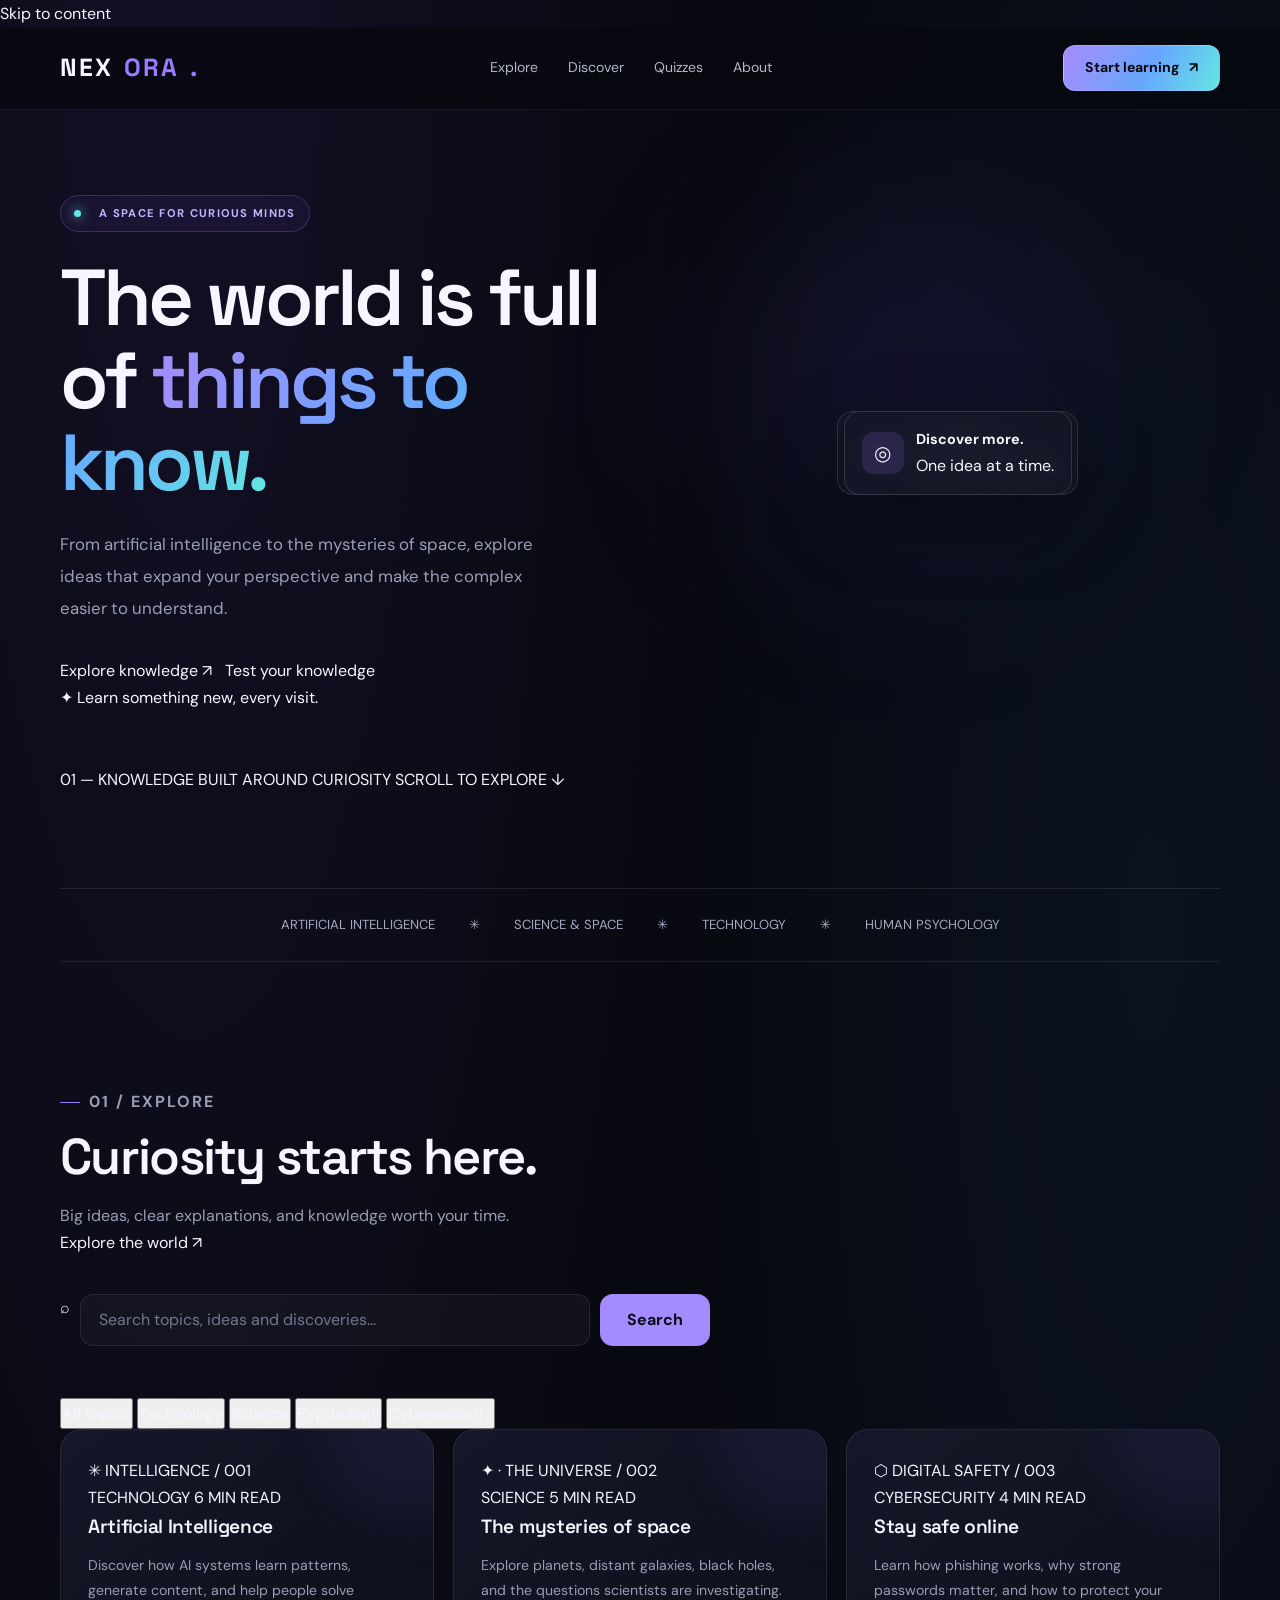
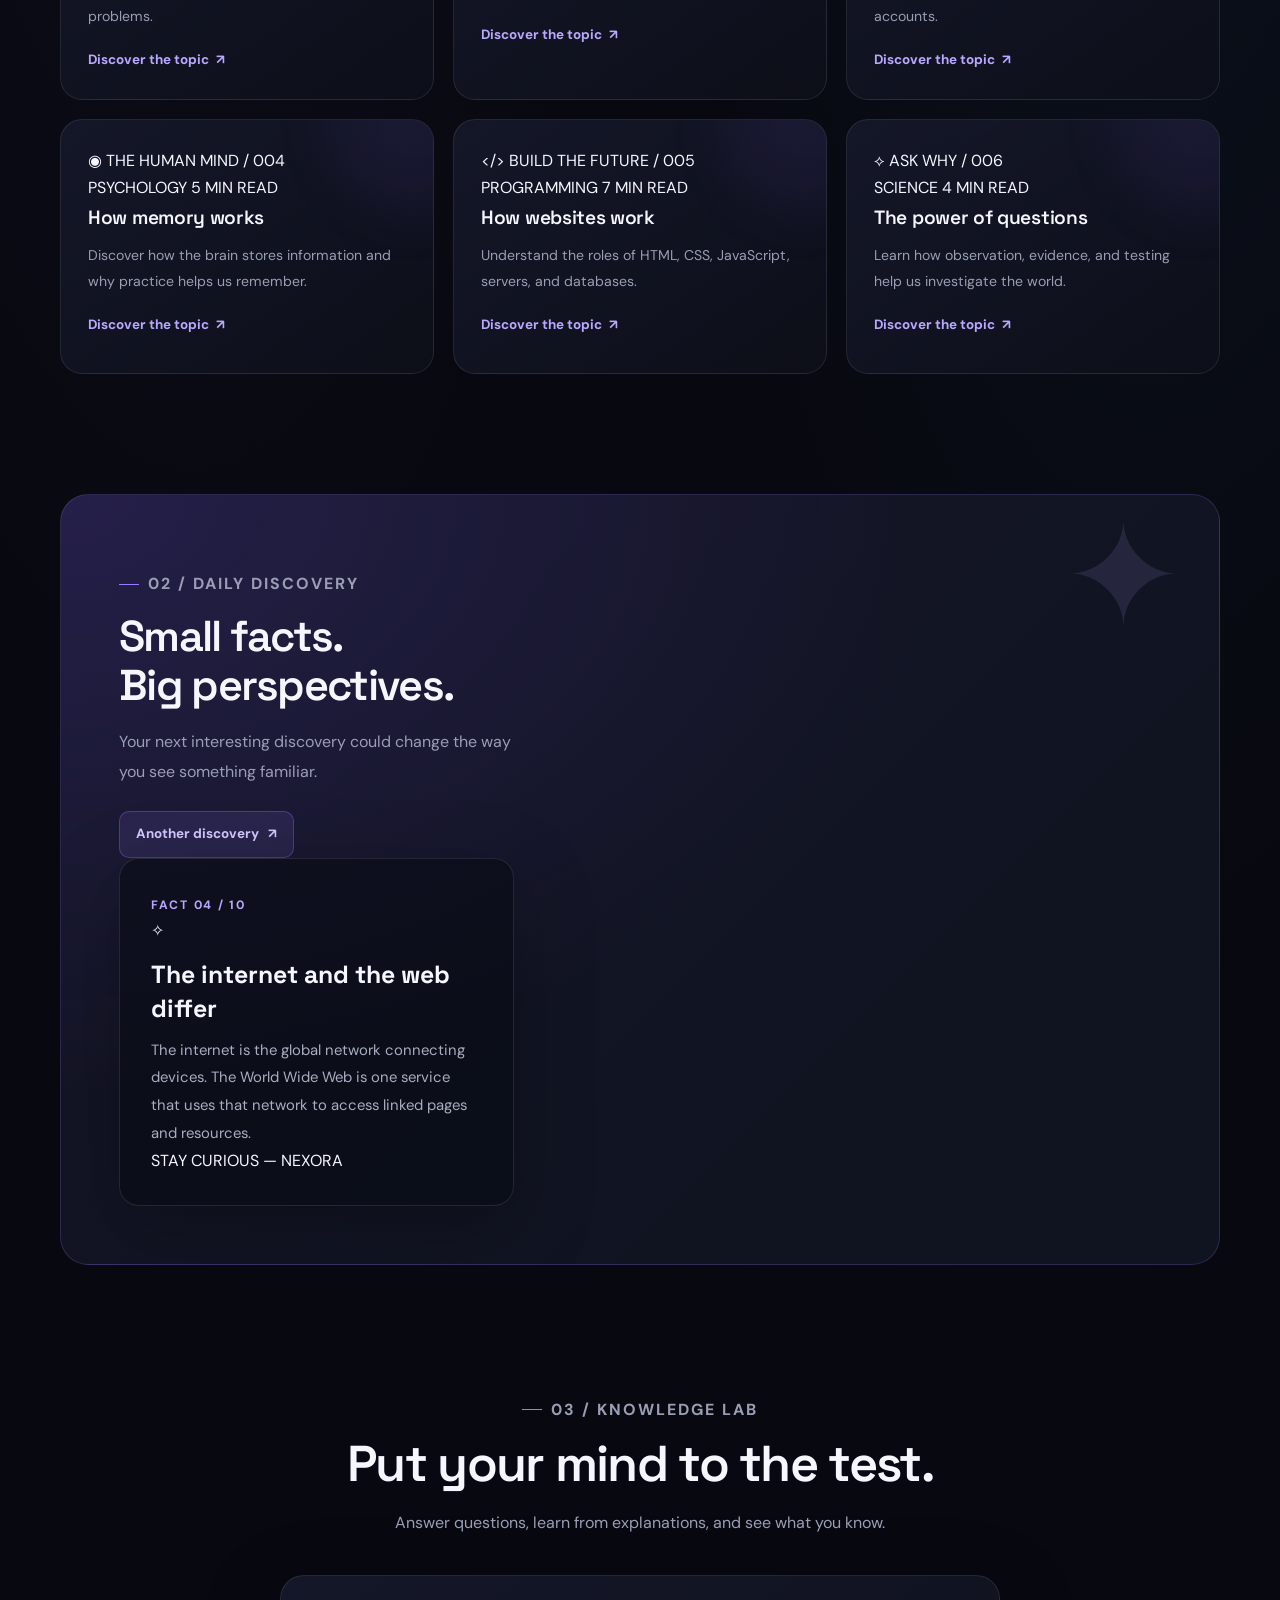
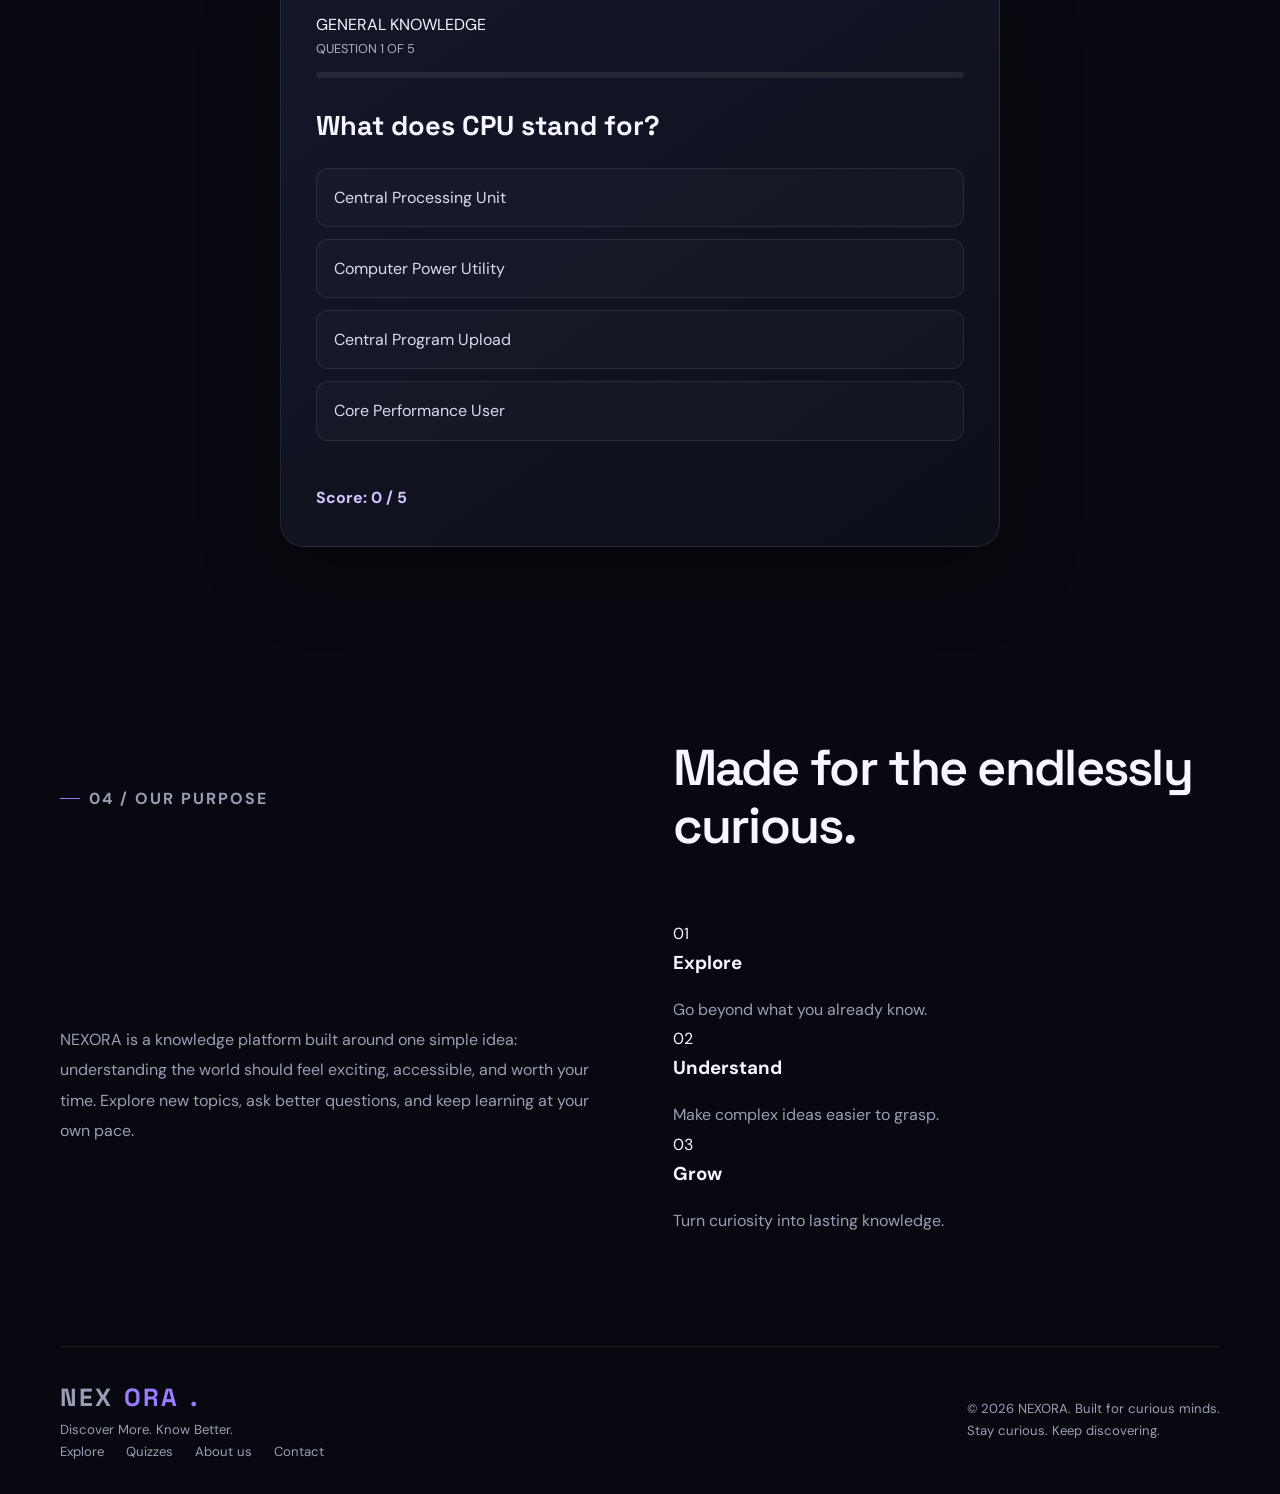
==== index.html @ 9e861403 "Rename nexora.html to index.html" ====
<!DOCTYPE html>
<html lang="en">
<head>
    <meta charset="UTF-8">
    <meta name="viewport" content="width=device-width, initial-scale=1.0">
    <meta name="theme-color" content="#090a12">
    <meta name="description" content="Explore artificial intelligence, science, technology and fascinating ideas with NEXORA. Discover more. Know better.">

    <title>NEXORA — Discover More. Know Better.</title>

    <link rel="stylesheet" href="nexora.css">
    <script src="nexora.js" defer></script>
</head>
<body>

    <a class="skip-link" href="#main">Skip to content</a>

    <header class="site-header">
        <div class="navbar">
            <a class="logo" href="#home" aria-label="NEXORA home">
                NEX<span>ORA</span><span class="logo-dot">.</span>
            </a>

            <nav class="nav-links" aria-label="Main navigation">
                <a href="#explore">Explore</a>
                <a href="#discover">Discover</a>
                <a href="#quizzes">Quizzes</a>
                <a href="#about">About</a>
            </nav>

            <a href="#explore" class="nav-cta">
                Start learning <span aria-hidden="true">↗</span>
            </a>
        </div>
    </header>

    <main id="main">

        <!-- Hero -->
        <section class="hero" id="home">
            <div class="hero-content">
                <div class="status-label">
                    <span class="status-dot"></span>
                    A SPACE FOR CURIOUS MINDS
                </div>

                <h1>
                    The world is full<br>
                    of <span class="gradient-text">things to know.</span>
                </h1>

                <p class="hero-description">
                    From artificial intelligence to the mysteries of space,
                    explore ideas that expand your perspective and make
                    the complex easier to understand.
                </p>

                <div class="hero-actions">
                    <a href="#explore" class="button button-primary">
                        Explore knowledge <span aria-hidden="true">↗</span>
                    </a>

                    <a href="#quizzes" class="button button-secondary">
                        Test your knowledge
                    </a>
                </div>

                <div class="hero-trust">
                    <span>✦</span>
                    Learn something new, every visit.
                </div>
            </div>

            <div class="hero-visual" aria-hidden="true">
                <div class="orbit orbit-one"></div>
                <div class="orbit orbit-two"></div>
                <div class="visual-glow"></div>

                <div class="visual-core">
                    <span class="core-symbol">N</span>
                    <span class="core-caption">KNOWLEDGE / INFINITE</span>
                </div>

                <div class="floating-card floating-card-top">
                    <span class="floating-icon">✦</span>
                    <div>
                        <strong>Think deeper.</strong>
                        <p>Question everything.</p>
                    </div>
                </div>

                <div class="floating-card floating-card-bottom">
                    <span class="floating-icon cyan-icon">◎</span>
                    <div>
                        <strong>Discover more.</strong>
                        <p>One idea at a time.</p>
                    </div>
                </div>
            </div>

            <div class="hero-bottom">
                <span>01 — KNOWLEDGE</span>
                <span>BUILT AROUND CURIOSITY</span>
                <a href="#explore">SCROLL TO EXPLORE ↓</a>
            </div>
        </section>

        <!-- Topic ticker -->
        <div class="topic-strip" aria-label="Topics covered">
            <span>ARTIFICIAL INTELLIGENCE</span>
            <span class="strip-star">✳</span>
            <span>SCIENCE &amp; SPACE</span>
            <span class="strip-star">✳</span>
            <span>TECHNOLOGY</span>
            <span class="strip-star">✳</span>
            <span>HUMAN PSYCHOLOGY</span>
        </div>

        <!-- Explore -->
        <section class="section explore-section" id="explore">
            <div class="section-heading">
                <div>
                    <p class="eyebrow">01 / EXPLORE</p>
                    <h2>Curiosity starts here<span class="heading-dot">.</span></h2>
                    <p class="section-description">
                        Big ideas, clear explanations, and knowledge worth your time.
                    </p>
                </div>

                <a href="#discover" class="text-link">
                    Explore the world <span aria-hidden="true">↗</span>
                </a>
            </div>

            <!-- Search -->
            <form class="search-form" id="searchForm" role="search">
                <label class="search-icon" for="siteSearch" aria-hidden="true">⌕</label>

                <input
                    type="search"
                    id="siteSearch"
                    name="q"
                    placeholder="Search topics, ideas and discoveries..."
                    autocomplete="off"
                    aria-label="Search knowledge topics"
                >

                <button type="submit" class="search-button">Search</button>
            </form>

            <p id="searchStatus" class="search-status" role="status" aria-live="polite"></p>

            <!-- Categories -->
            <div class="category-list" aria-label="Filter topics">
                <button type="button" class="category-chip active"
                        data-category="all" aria-pressed="true">
                    All topics
                </button>

                <button type="button" class="category-chip"
                        data-category="technology" aria-pressed="false">
                    Technology
                </button>

                <button type="button" class="category-chip"
                        data-category="science" aria-pressed="false">
                    Science
                </button>

                <button type="button" class="category-chip"
                        data-category="mind" aria-pressed="false">
                    Psychology
                </button>

                <button type="button" class="category-chip"
                        data-category="security" aria-pressed="false">
                    Cybersecurity
                </button>
            </div>

            <!-- Topic cards -->
            <div class="topic-grid" id="topicGrid">

                <!-- AI CARD: CONNECTED TO ai.html -->
                <article class="topic-card featured-card"
                         data-category="technology"
                         data-search="artificial intelligence ai machine learning technology">

                    <div class="card-art art-ai" aria-hidden="true">
                        <span class="art-orbit"></span>
                        <span class="art-symbol">✳</span>
                        <span class="art-label">INTELLIGENCE / 001</span>
                    </div>

                    <div class="card-content">
                        <div class="card-meta">
                            <span class="card-category">TECHNOLOGY</span>
                            <span>6 MIN READ</span>
                        </div>

                        <h3>Artificial Intelligence</h3>

                        <p>
                            Discover how AI systems learn patterns, generate
                            content, and help people solve problems.
                        </p>

                        <a href="ai.html" class="card-link">
                            Discover the topic <span aria-hidden="true">↗</span>
                        </a>
                    </div>
                </article>

                <!-- SPACE -->
                <article class="topic-card"
                         data-category="science"
                         data-search="space planets universe astronomy science">

                    <div class="card-art art-space" aria-hidden="true">
                        <span class="space-star star-one">✦</span>
                        <span class="space-star star-two">·</span>
                        <span class="planet"></span>
                        <span class="art-label">THE UNIVERSE / 002</span>
                    </div>

                    <div class="card-content">
                        <div class="card-meta">
                            <span class="card-category">SCIENCE</span>
                            <span>5 MIN READ</span>
                        </div>

                        <h3>The mysteries of space</h3>

                        <p>
                            Explore planets, distant galaxies, black holes,
                            and the questions scientists are investigating.
                        </p>

                        <a href="#discover" class="card-link">
                            Discover the topic <span aria-hidden="true">↗</span>
                        </a>
                    </div>
                </article>

                <!-- CYBERSECURITY -->
                <article class="topic-card"
                         data-category="security"
                         data-search="cybersecurity internet privacy phishing password safety">

                    <div class="card-art art-security" aria-hidden="true">
                        <span class="shield-symbol">⬡</span>
                        <span class="art-label">DIGITAL SAFETY / 003</span>
                    </div>

                    <div class="card-content">
                        <div class="card-meta">
                            <span class="card-category">CYBERSECURITY</span>
                            <span>4 MIN READ</span>
                        </div>

                        <h3>Stay safe online</h3>

                        <p>
                            Learn how phishing works, why strong passwords
                            matter, and how to protect your accounts.
                        </p>

                        <a href="#discover" class="card-link">
                            Discover the topic <span aria-hidden="true">↗</span>
                        </a>
                    </div>
                </article>

                <!-- PSYCHOLOGY -->
                <article class="topic-card"
                         data-category="mind"
                         data-search="psychology brain memory learning habits human mind">

                    <div class="card-art art-mind" aria-hidden="true">
                        <span class="mind-symbol">◉</span>
                        <span class="art-label">THE HUMAN MIND / 004</span>
                    </div>

                    <div class="card-content">
                        <div class="card-meta">
                            <span class="card-category">PSYCHOLOGY</span>
                            <span>5 MIN READ</span>
                        </div>

                        <h3>How memory works</h3>

                        <p>
                            Discover how the brain stores information
                            and why practice helps us remember.
                        </p>

                        <a href="#discover" class="card-link">
                            Discover the topic <span aria-hidden="true">↗</span>
                        </a>
                    </div>
                </article>

                <!-- PROGRAMMING -->
                <article class="topic-card"
                         data-category="technology"
                         data-search="programming coding websites software computers">

                    <div class="card-art art-code" aria-hidden="true">
                        <span class="code-symbol">&lt;/&gt;</span>
                        <span class="art-label">BUILD THE FUTURE / 005</span>
                    </div>

                    <div class="card-content">
                        <div class="card-meta">
                            <span class="card-category">PROGRAMMING</span>
                            <span>7 MIN READ</span>
                        </div>

                        <h3>How websites work</h3>

                        <p>
                            Understand the roles of HTML, CSS, JavaScript,
                            servers, and databases.
                        </p>

                        <a href="#discover" class="card-link">
                            Discover the topic <span aria-hidden="true">↗</span>
                        </a>
                    </div>
                </article>

                <!-- SCIENCE -->
                <article class="topic-card"
                         data-category="science"
                         data-search="scientific method experiments evidence critical thinking">

                    <div class="card-art art-science" aria-hidden="true">
                        <span class="science-symbol">⟡</span>
                        <span class="art-label">ASK WHY / 006</span>
                    </div>

                    <div class="card-content">
                        <div class="card-meta">
                            <span class="card-category">SCIENCE</span>
                            <span>4 MIN READ</span>
                        </div>

                        <h3>The power of questions</h3>

                        <p>
                            Learn how observation, evidence, and testing
                            help us investigate the world.
                        </p>

                        <a href="#discover" class="card-link">
                            Discover the topic <span aria-hidden="true">↗</span>
                        </a>
                    </div>
                </article>

            </div>

            <p id="emptyState" class="empty-state" hidden>
                No matching topics found. Try another search.
            </p>
        </section>

        <!-- Daily Discovery -->
        <section class="section discovery-section" id="discover">
            <div class="discovery-panel">
                <div class="discovery-copy">
                    <p class="eyebrow">02 / DAILY DISCOVERY</p>

                    <h2>Small facts.<br><span>Big perspectives.</span></h2>

                    <p>
                        Your next interesting discovery could change
                        the way you see something familiar.
                    </p>

                    <button type="button" class="button button-primary" id="newFactButton">
                        Another discovery <span aria-hidden="true">↗</span>
                    </button>
                </div>

                <article class="fact-card" aria-live="polite">
                    <span class="fact-number" id="factNumber">DISCOVERY / 001</span>
                    <div class="fact-icon" aria-hidden="true">✧</div>

                    <h3 id="factTitle">Your brain adapts as you learn.</h3>

                    <p id="factText">
                        Learning can strengthen connections between neurons.
                        This ability of the nervous system to change is known
                        as neuroplasticity.
                    </p>

                    <span class="fact-footer">STAY CURIOUS — NEXORA</span>
                </article>
            </div>
        </section>

        <!-- Quiz -->
        <section class="section quiz-section" id="quizzes">
            <div class="section-heading">
                <div>
                    <p class="eyebrow">03 / KNOWLEDGE LAB</p>
                    <h2>Put your mind to the test<span class="heading-dot">.</span></h2>
                    <p class="section-description">
                        Answer questions, learn from explanations, and
                        see what you know.
                    </p>
                </div>
            </div>

            <div class="quiz-panel" id="quizContainer">
                <div class="quiz-topline">
                    <span class="card-category">GENERAL KNOWLEDGE</span>
                    <span id="quizProgress">QUESTION 1 OF 5</span>
                </div>

                <div class="quiz-progress-track"
                     role="progressbar"
                     aria-label="Quiz progress"
                     aria-valuemin="0"
                     aria-valuemax="5"
                     aria-valuenow="0"
                     id="quizProgressBar">
                    <div class="quiz-progress-fill" id="quizProgressFill"></div>
                </div>

                <h3 id="quizQuestion">Loading your first question...</h3>

                <div class="quiz-answers" id="quizAnswers"></div>

                <p id="quizFeedback" class="quiz-feedback"
                   role="status" aria-live="polite"></p>

                <div class="quiz-controls">
                    <span id="quizScore">SCORE: 0</span>

                    <button type="button" class="button button-primary"
                            id="quizNext" disabled>
                        Choose an answer
                    </button>
                </div>
            </div>
        </section>

        <!-- About -->
        <section class="section about-section" id="about">
            <p class="eyebrow">04 / OUR PURPOSE</p>

            <h2>Made for the endlessly curious<span class="heading-dot">.</span></h2>

            <p class="about-description">
                NEXORA is a knowledge platform built around one simple idea:
                understanding the world should feel exciting, accessible,
                and worth your time. Explore new topics, ask better questions,
                and keep learning at your own pace.
            </p>

            <div class="about-values">
                <div>
                    <span>01</span>
                    <h3>Explore</h3>
                    <p>Go beyond what you already know.</p>
                </div>

                <div>
                    <span>02</span>
                    <h3>Understand</h3>
                    <p>Make complex ideas easier to grasp.</p>
                </div>

                <div>
                    <span>03</span>
                    <h3>Grow</h3>
                    <p>Turn curiosity into lasting knowledge.</p>
                </div>
            </div>
        </section>

    </main>

    <!-- Footer -->
    <footer class="site-footer">
        <div class="footer-main">
            <div class="footer-brand">
                <a class="logo" href="#home">
                    NEX<span>ORA</span><span class="logo-dot">.</span>
                </a>

                <p>Discover More. Know Better.</p>
            </div>

            <div class="footer-links">
                <a href="#explore">Explore</a>
                <a href="#quizzes">Quizzes</a>
                <a href="#about">About us</a>
                <a href="mailto:hello@nexora.example">Contact</a>
            </div>
        </div>

        <div class="footer-bottom">
            <p>© <span id="currentYear">2026</span> NEXORA. Built for curious minds.</p>
            <p>Stay curious. Keep discovering.</p>
        </div>
    </footer>

</body>
</html>
---- nexora.css ----
/* =========================================
   NEXORA — Premium Knowledge Platform
   Complete Responsive Stylesheet
========================================= */

@import url('https://fonts.googleapis.com/css2?family=DM+Sans:wght@400;500;600;700&family=Space+Grotesk:wght@400;500;600;700&display=swap');

:root {
  --bg: #080910;
  --bg-soft: #0e101b;
  --surface: #111421;
  --surface-light: #171a2a;
  --text: #f5f6ff;
  --muted: #9a9eb5;
  --purple: #9b7bff;
  --blue: #63a8ff;
  --cyan: #66e7e8;
  --border: rgba(255, 255, 255, 0.09);
  --gradient: linear-gradient(120deg, #a78bfa, #67a7ff 55%, #64e7e2);
  --radius: 22px;
  --container: 1160px;
  --shadow: 0 24px 80px rgba(0, 0, 0, 0.25);
}

* {
  box-sizing: border-box;
  margin: 0;
  padding: 0;
}

html {
  scroll-behavior: smooth;
  scroll-padding-top: 100px;
}

body {
  min-height: 100vh;
  background:
    radial-gradient(ellipse at 15% 0%, rgba(91, 60, 180, 0.12), transparent 35%),
    radial-gradient(ellipse at 90% 20%, rgba(36, 112, 180, 0.09), transparent 30%),
    var(--bg);
  color: var(--text);
  font-family: "DM Sans", sans-serif;
  line-height: 1.7;
  overflow-x: hidden;
  -webkit-font-smoothing: antialiased;
}

body::before {
  content: "";
  position: fixed;
  inset: 0;
  z-index: -1;
  pointer-events: none;
  opacity: 0.15;
  background-image: radial-gradient(rgba(255,255,255,.17) 0.7px, transparent 0.7px);
  background-size: 26px 26px;
}

::selection {
  background: rgba(155, 123, 255, 0.4);
  color: white;
}

a {
  color: inherit;
  text-decoration: none;
}

button,
input {
  font: inherit;
}

button {
  color: inherit;
}

button:focus-visible,
a:focus-visible,
input:focus-visible {
  outline: 2px solid var(--cyan);
  outline-offset: 4px;
}

img {
  display: block;
  max-width: 100%;
}

.container,
.navbar,
.hero,
.topic-strip,
.section,
.discovery-section,
.quiz-section,
.about-section,
.site-footer {
  width: min(var(--container), calc(100% - 48px));
  margin-inline: auto;
}

section {
  scroll-margin-top: 100px;
}

.section {
  padding-block: 100px;
}

.section-heading {
  max-width: 680px;
  margin-bottom: 38px;
}

.section-heading h2,
.discovery-section h2,
.quiz-section h2,
.about-section h2 {
  margin-top: 12px;
  font-family: "Space Grotesk", sans-serif;
  font-size: clamp(2rem, 4vw, 3.15rem);
  font-weight: 600;
  line-height: 1.15;
  letter-spacing: -1.7px;
}

.section-heading p,
.discovery-section p,
.about-section p {
  margin-top: 16px;
  color: var(--muted);
  font-size: 1rem;
}

.eyebrow,
.status-label {
  display: inline-flex;
  align-items: center;
  gap: 9px;
  color: #c4b4ff;
  font-size: 0.75rem;
  font-weight: 700;
  letter-spacing: 2px;
  text-transform: uppercase;
}

.eyebrow::before {
  content: "";
  width: 20px;
  height: 1px;
  background: var(--purple);
}

/* HEADER */

.site-header {
  position: sticky;
  top: 0;
  z-index: 100;
  border-bottom: 1px solid rgba(255,255,255,.06);
  background: rgba(8, 9, 16, .82);
  backdrop-filter: blur(22px);
  -webkit-backdrop-filter: blur(22px);
}

.navbar {
  min-height: 82px;
  display: flex;
  align-items: center;
  justify-content: space-between;
  gap: 28px;
}

.logo {
  display: inline-flex;
  align-items: center;
  gap: 11px;
  font-family: "Space Grotesk", sans-serif;
  font-size: 1.55rem;
  font-weight: 700;
  letter-spacing: 2px;
  white-space: nowrap;
}

.logo span {
  color: var(--purple);
}

.nav-links {
  display: flex;
  align-items: center;
  gap: 30px;
  list-style: none;
}

.nav-links a {
  color: #b4b7c9;
  font-size: 0.88rem;
  transition: color .2s ease;
}

.nav-links a:hover {
  color: white;
}

.nav-cta,
.primary-button {
  display: inline-flex;
  align-items: center;
  justify-content: center;
  gap: 10px;
  min-height: 46px;
  padding: 0 21px;
  border: 1px solid rgba(255,255,255,.15);
  border-radius: 12px;
  background: var(--gradient);
  color: #080910;
  font-size: 0.88rem;
  font-weight: 700;
  transition: transform .25s ease, box-shadow .25s ease;
}

.nav-cta:hover,
.primary-button:hover {
  transform: translateY(-3px);
  box-shadow: 0 10px 32px rgba(131, 116, 255, .24);
}

/* HERO */

.hero {
  position: relative;
  min-height: 620px;
  display: grid;
  grid-template-columns: 1.05fr .95fr;
  align-items: center;
  gap: 55px;
  padding-block: 85px 95px;
}

.hero::before {
  content: "";
  position: absolute;
  top: 13%;
  right: 12%;
  width: 340px;
  height: 340px;
  border-radius: 50%;
  background: rgba(119, 84, 255, .11);
  filter: blur(100px);
  pointer-events: none;
}

.hero-content {
  position: relative;
  z-index: 2;
}

.status-label {
  padding: 8px 13px;
  border: 1px solid rgba(167,139,250,.23);
  border-radius: 50px;
  background: rgba(139,92,246,.08);
  font-size: 0.7rem;
  letter-spacing: 1.3px;
}

.status-label::before {
  content: "";
  width: 7px;
  height: 7px;
  border-radius: 50%;
  background: var(--cyan);
  box-shadow: 0 0 12px var(--cyan);
}

.hero h1 {
  max-width: 650px;
  margin-top: 25px;
  font-family: "Space Grotesk", sans-serif;
  font-size: clamp(3rem, 6.2vw, 5.25rem);
  font-weight: 600;
  line-height: 1.04;
  letter-spacing: -4px;
}

.gradient-text {
  background: var(--gradient);
  -webkit-background-clip: text;
  background-clip: text;
  color: transparent;
}

.hero-content > p {
  max-width: 510px;
  margin-top: 24px;
  color: var(--muted);
  font-size: 1.05rem;
  line-height: 1.9;
}

.hero-actions {
  display: flex;
  flex-wrap: wrap;
  gap: 13px;
  margin-top: 32px;
}

.secondary-button {
  display: inline-flex;
  align-items: center;
  justify-content: center;
  min-height: 46px;
  padding: 0 21px;
  border: 1px solid var(--border);
  border-radius: 12px;
  background: rgba(255,255,255,.035);
  color: #e5e6f2;
  font-size: .88rem;
  font-weight: 600;
  transition: background .2s ease, border-color .2s ease;
}

.secondary-button:hover {
  background: rgba(255,255,255,.08);
  border-color: rgba(167,139,250,.45);
}

/* HERO VISUAL */

.hero-visual {
  position: relative;
  min-height: 420px;
  display: flex;
  align-items: center;
  justify-content: center;
  isolation: isolate;
}

.hero-orb {
  position: absolute;
  width: min(330px, 80%);
  aspect-ratio: 1;
  border-radius: 50%;
  background:
    radial-gradient(circle at 35% 30%, rgba(190,173,255,.95), transparent 8%),
    radial-gradient(circle at 40% 35%, rgba(124,94,255,.8), transparent 25%),
    radial-gradient(circle at 65% 65%, rgba(52,153,244,.75), transparent 35%),
    radial-gradient(circle at center, #20194c, #0e1023 65%);
  box-shadow:
    inset -20px -25px 65px rgba(0,0,0,.65),
    0 0 100px rgba(105,88,255,.16);
  animation: orb-float 7s ease-in-out infinite;
}

.hero-orb::before,
.hero-orb::after {
  content: "";
  position: absolute;
  inset: -17px;
  border: 1px solid rgba(169,150,255,.25);
  border-radius: 50%;
  transform: rotateX(65deg) rotate(-20deg);
}

.hero-orb::after {
  inset: -36px;
  border-color: rgba(94,176,255,.18);
  transform: rotateX(65deg) rotate(35deg);
}

.floating-card {
  position: absolute;
  z-index: 2;
  display: flex;
  align-items: center;
  gap: 12px;
  padding: 15px 17px;
  border: 1px solid rgba(255,255,255,.13);
  border-radius: 16px;
  background: rgba(20, 22, 39, .82);
  box-shadow: var(--shadow);
  backdrop-filter: blur(16px);
  animation: card-float 5s ease-in-out infinite;
}

.floating-card strong {
  display: block;
  font-size: .9rem;
}

.floating-card small {
  display: block;
  color: var(--muted);
  font-size: .73rem;
}

.floating-icon {
  display: grid;
  width: 42px;
  height: 42px;
  place-items: center;
  border-radius: 12px;
  background: rgba(155,123,255,.15);
  font-size: 1.25rem;
}

.card-one {
  top: 48px;
  left: 0;
}

.card-two {
  right: -3px;
  bottom: 75px;
  animation-delay: -2s;
}

.card-three {
  right: 15px;
  top: 38px;
  padding: 11px 14px;
  animation-delay: -1s;
}

@keyframes orb-float {
  0%, 100% { transform: translateY(0) rotate(0deg); }
  50% { transform: translateY(-12px) rotate(5deg); }
}

@keyframes card-float {
  0%, 100% { transform: translateY(0); }
  50% { transform: translateY(-9px); }
}

/* TOPIC STRIP */

.topic-strip {
  display: flex;
  flex-wrap: wrap;
  align-items: center;
  justify-content: center;
  gap: 15px 34px;
  padding: 25px 20px;
  border-block: 1px solid var(--border);
  color: #a5a9bd;
  font-size: .82rem;
}

.topic-strip span {
  display: inline-flex;
  align-items: center;
  gap: 9px;
}

.topic-strip span::first-letter {
  color: var(--purple);
}

/* EXPLORE SECTION */

.explore-section {
  padding-top: 110px;
}

.search-form {
  display: flex;
  gap: 10px;
  max-width: 650px;
  margin-bottom: 24px;
}

.search-form input {
  width: 100%;
  min-width: 0;
  min-height: 52px;
  padding: 0 18px;
  border: 1px solid var(--border);
  border-radius: 13px;
  background: rgba(255,255,255,.035);
  color: var(--text);
  outline: none;
  transition: border-color .2s ease, background .2s ease;
}

.search-form input::placeholder {
  color: #73788f;
}

.search-form input:focus {
  border-color: rgba(155,123,255,.7);
  background: rgba(255,255,255,.055);
}

.search-form button {
  flex-shrink: 0;
  min-width: 110px;
  padding-inline: 20px;
  border: 0;
  border-radius: 13px;
  background: #a48bff;
  color: #0b0b13;
  font-weight: 700;
  cursor: pointer;
  transition: background .2s ease, transform .2s ease;
}

.search-form button:hover {
  background: #b8a5ff;
  transform: translateY(-2px);
}

.search-status {
  min-height: 25px;
  margin: -12px 0 15px;
  color: var(--muted);
  font-size: .85rem;
}

.category-filters {
  display: flex;
  flex-wrap: wrap;
  gap: 10px;
  margin-bottom: 32px;
}

.category-filters button,
.category-filters [data-category] {
  padding: 9px 16px;
  border: 1px solid var(--border);
  border-radius: 50px;
  background: transparent;
  color: #a9aec2;
  font-size: .82rem;
  cursor: pointer;
  transition: color .2s ease, background .2s ease, border-color .2s ease;
}

.category-filters button:hover,
.category-filters button.active,
.category-filters button[aria-pressed="true"] {
  border-color: rgba(155,123,255,.55);
  background: rgba(155,123,255,.12);
  color: #d6caff;
}

.topic-grid {
  display: grid;
  grid-template-columns: repeat(3, minmax(0, 1fr));
  gap: 19px;
}

.topic-card {
  position: relative;
  display: flex;
  min-height: 255px;
  flex-direction: column;
  align-items: flex-start;
  padding: 27px;
  overflow: hidden;
  border: 1px solid var(--border);
  border-radius: var(--radius);
  background: linear-gradient(145deg, rgba(22,25,43,.92), rgba(13,15,25,.95));
  transition: transform .25s ease, border-color .25s ease, box-shadow .25s ease;
}

.topic-card::before {
  content: "";
  position: absolute;
  top: -80px;
  right: -70px;
  width: 170px;
  height: 170px;
  border-radius: 50%;
  background: rgba(126,99,255,.08);
  filter: blur(30px);
  transition: background .25s ease;
}

.topic-card:hover {
  transform: translateY(-6px);
  border-color: rgba(155,123,255,.35);
  box-shadow: 0 20px 55px rgba(0,0,0,.2);
}

.topic-card:hover::before {
  background: rgba(126,99,255,.17);
}

.topic-card > * {
  position: relative;
}

.topic-icon,
.topic-card .card-icon {
  display: grid;
  width: 51px;
  height: 51px;
  place-items: center;
  margin-bottom: 21px;
  border: 1px solid rgba(155,123,255,.17);
  border-radius: 15px;
  background: rgba(155,123,255,.1);
  font-size: 1.5rem;
}

.topic-card h3 {
  margin-bottom: 9px;
  font-family: "Space Grotesk", sans-serif;
  font-size: 1.2rem;
  font-weight: 600;
  letter-spacing: -.3px;
}

.topic-card p {
  color: var(--muted);
  font-size: .88rem;
  line-height: 1.8;
}

.topic-card a,
.topic-card .card-link {
  display: inline-flex;
  align-items: center;
  gap: 7px;
  margin-top: auto;
  padding-top: 20px;
  color: #b9a8ff;
  font-size: .84rem;
  font-weight: 700;
}

.topic-card a:hover,
.topic-card .card-link:hover {
  color: white;
}

.empty-state {
  padding: 35px 20px;
  color: var(--muted);
  text-align: center;
}

/* DISCOVERY / DAILY FACT */

.discovery-section {
  position: relative;
  display: grid;
  grid-template-columns: .8fr 1.2fr;
  align-items: center;
  gap: 55px;
  margin-top: 20px;
  padding: 58px;
  overflow: hidden;
  border: 1px solid rgba(155,123,255,.2);
  border-radius: 28px;
  background:
    radial-gradient(ellipse at 0% 0%, rgba(119,83,255,.16), transparent 55%),
    linear-gradient(135deg, #151527, #101421 75%);
}

.discovery-section::after {
  content: "✦";
  position: absolute;
  right: 35px;
  top: 10px;
  color: rgba(180,159,255,.13);
  font-size: 9rem;
  line-height: 1;
  pointer-events: none;
}

.discovery-section h2 {
  font-size: clamp(2rem, 4vw, 2.7rem);
}

.discovery-section p {
  line-height: 1.9;
}

.fact-card {
  position: relative;
  z-index: 1;
  padding: 31px;
  border: 1px solid rgba(255,255,255,.1);
  border-radius: 20px;
  background: rgba(8,10,19,.6);
  box-shadow: var(--shadow);
}

.fact-number,
#factNumber {
  color: #b9a7ff;
  font-size: .76rem;
  font-weight: 700;
  letter-spacing: 1.7px;
  text-transform: uppercase;
}

.fact-card h3,
#factTitle {
  margin-top: 14px;
  font-family: "Space Grotesk", sans-serif;
  font-size: 1.55rem;
  line-height: 1.35;
}

.fact-card p,
#factText {
  margin-top: 12px;
  color: #a8adc1;
  font-size: .93rem;
  line-height: 1.85;
}

#newFactButton,
.new-fact-button {
  display: inline-flex;
  align-items: center;
  gap: 9px;
  margin-top: 23px;
  padding: 11px 16px;
  border: 1px solid rgba(155,123,255,.3);
  border-radius: 10px;
  background: rgba(155,123,255,.12);
  color: #d3c7ff;
  font-size: .84rem;
  font-weight: 700;
  cursor: pointer;
  transition: background .2s ease;
}

#newFactButton:hover,
.new-fact-button:hover {
  background: rgba(155,123,255,.22);
}

/* QUIZ */

.quiz-section {
  padding-block: 115px;
  text-align: center;
}

.quiz-section .section-heading {
  margin-inline: auto;
}

.quiz-container,
#quizContainer {
  max-width: 720px;
  margin: 0 auto;
  padding: 35px;
  border: 1px solid var(--border);
  border-radius: 24px;
  background: linear-gradient(145deg, rgba(22,25,43,.92), rgba(13,15,25,.97));
  text-align: left;
  box-shadow: var(--shadow);
}

.quiz-progress,
#quizProgress {
  display: flex;
  align-items: center;
  justify-content: space-between;
  gap: 15px;
  margin-bottom: 13px;
  color: #a9aec3;
  font-size: .8rem;
}

.quiz-progress-bar,
#quizProgressBar {
  height: 6px;
  overflow: hidden;
  border-radius: 20px;
  background: rgba(255,255,255,.08);
}

.quiz-progress-fill,
#quizProgressFill {
  width: 0;
  height: 100%;
  border-radius: inherit;
  background: var(--gradient);
  transition: width .35s ease;
}

.quiz-question,
#quizQuestion {
  margin-block: 28px 22px;
  font-family: "Space Grotesk", sans-serif;
  font-size: clamp(1.25rem, 3vw, 1.7rem);
  line-height: 1.45;
}

.quiz-answers,
#quizAnswers {
  display: grid;
  gap: 12px;
}

.quiz-answers button,
#quizAnswers button,
#quizAnswers label {
  width: 100%;
  padding: 15px 17px;
  border: 1px solid var(--border);
  border-radius: 12px;
  background: rgba(255,255,255,.025);
  color: #d9dced;
  text-align: left;
  cursor: pointer;
  transition: background .2s ease, border-color .2s ease;
}

.quiz-answers button:hover,
#quizAnswers button:hover {
  border-color: rgba(155,123,255,.5);
  background: rgba(155,123,255,.08);
}

.quiz-answers button.correct,
#quizAnswers button.correct {
  border-color: #4dc99a;
  background: rgba(77,201,154,.1);
}

.quiz-answers button.incorrect,
#quizAnswers button.incorrect {
  border-color: #ff818d;
  background: rgba(255,129,141,.1);
}

.quiz-feedback,
#quizFeedback {
  min-height: 28px;
  margin-top: 15px;
  color: var(--muted);
  font-size: .9rem;
}

.quiz-score,
#quizScore {
  margin-top: 10px;
  color: #d1c4ff;
  font-weight: 700;
}

.quiz-next,
#quizNext {
  display: inline-flex;
  align-items: center;
  justify-content: center;
  margin-top: 22px;
  padding: 12px 21px;
  border: none;
  border-radius: 11px;
  background: var(--gradient);
  color: #090a12;
  font-weight: 700;
  cursor: pointer;
  transition: transform .2s ease;
}

.quiz-next:hover,
#quizNext:hover {
  transform: translateY(-2px);
}

button:disabled {
  cursor: not-allowed;
  opacity: .55;
}

/* ABOUT */

.about-section {
  display: grid;
  grid-template-columns: 1fr 1fr;
  align-items: center;
  gap: 65px;
  padding-block: 65px 110px;
}

.about-section h2 {
  max-width: 520px;
}

.about-section p {
  max-width: 580px;
  line-height: 1.9;
}

.about-visual {
  position: relative;
  display: grid;
  min-height: 270px;
  place-items: center;
  overflow: hidden;
  border: 1px solid var(--border);
  border-radius: 25px;
  background:
    radial-gradient(circle at 50% 45%, rgba(139,92,246,.2), transparent 48%),
    #101220;
}

.about-visual::before,
.about-visual::after {
  content: "";
  position: absolute;
  width: 190px;
  height: 190px;
  border: 1px solid rgba(155,123,255,.25);
  border-radius: 50%;
}

.about-visual::after {
  width: 250px;
  height: 250px;
  border-color: rgba(102,167,255,.16);
}

.about-symbol {
  position: relative;
  z-index: 1;
  font-family: "Space Grotesk", sans-serif;
  font-size: 5rem;
  font-weight: 700;
  letter-spacing: -6px;
  background: var(--gradient);
  -webkit-background-clip: text;
  background-clip: text;
  color: transparent;
}

/* FOOTER */

.site-footer {
  display: flex;
  flex-wrap: wrap;
  align-items: center;
  justify-content: space-between;
  gap: 22px;
  padding-block: 30px;
  border-top: 1px solid var(--border);
  color: var(--muted);
  font-size: .82rem;
}

.footer-links {
  display: flex;
  flex-wrap: wrap;
  gap: 22px;
}

.footer-links a {
  transition: color .2s ease;
}

.footer-links a:hover {
  color: white;
}

/* GENERAL POLISH */

hr {
  border: 0;
  border-top: 1px solid var(--border);
}

[hidden] {
  display: none !important;
}

@media (prefers-reduced-motion: reduce) {
  *,
  *::before,
  *::after {
    scroll-behavior: auto !important;
    animation-duration: .01ms !important;
    animation-iteration-count: 1 !important;
    transition-duration: .01ms !important;
  }
}

/* TABLET */

@media (max-width: 900px) {
  .nav-links {
    gap: 17px;
  }

  .hero {
    grid-template-columns: 1fr 1fr;
    gap: 20px;
    min-height: auto;
    padding-block: 80px;
  }

  .hero h1 {
    font-size: clamp(2.8rem, 6vw, 4rem);
    letter-spacing: -2.5px;
  }

  .hero-visual {
    min-height: 350px;
  }

  .topic-grid {
    grid-template-columns: repeat(2, minmax(0, 1fr));
  }

  .discovery-section {
    grid-template-columns: 1fr;
    gap: 30px;
    padding: 38px;
  }

  .about-section {
    gap: 35px;
  }
}

/* MOBILE */

@media (max-width: 650px) {
  .container,
  .navbar,
  .hero,
  .topic-strip,
  .section,
  .discovery-section,
  .quiz-section,
  .about-section,
  .site-footer {
    width: calc(100% - 32px);
  }

  .navbar {
    min-height: 72px;
    flex-wrap: wrap;
    gap: 12px;
    padding-block: 13px;
  }

  .logo {
    font-size: 1.3rem;
  }

  .nav-links {
    order: 3;
    width: 100%;
    justify-content: space-between;
    gap: 8px;
    padding-top: 7px;
    border-top: 1px solid rgba(255,255,255,.06);
  }

  .nav-links a {
    font-size: .75rem;
  }

  .nav-cta {
    min-height: 39px;
    padding-inline: 13px;
    font-size: .77rem;
  }

  .hero {
    grid-template-columns: 1fr;
    gap: 15px;
    padding-block: 65px 55px;
  }

  .hero h1 {
    font-size: clamp(2.8rem, 12vw, 4.2rem);
    letter-spacing: -2.7px;
  }

  .hero-content > p {
    font-size: .96rem;
  }

  .hero-visual {
    min-height: 340px;
    margin-top: 5px;
  }

  .hero-orb {
    width: 235px;
  }

  .floating-card {
    gap: 9px;
    padding: 11px;
  }

  .floating-icon {
    width: 35px;
    height: 35px;
    font-size: 1rem;
  }

  .floating-card strong {
    font-size: .78rem;
  }

  .floating-card small {
    font-size: .66rem;
  }

  .card-one {
    top: 25px;
    left: 0;
  }

  .card-two {
    right: 0;
    bottom: 30px;
  }

  .card-three {
    top: 20px;
    right: 0;
  }

  .topic-strip {
    justify-content: flex-start;
    gap: 12px 22px;
    padding-inline: 0;
    font-size: .78rem;
  }

  .section {
    padding-block: 75px;
  }

  .section-heading {
    margin-bottom: 28px;
  }

  .section-heading h2,
  .discovery-section h2,
  .quiz-section h2,
  .about-section h2 {
    font-size: 2.15rem;
    letter-spacing: -1px;
  }

  .search-form {
    gap: 8px;
  }

  .search-form input {
    min-height: 48px;
    padding-inline: 13px;
    font-size: .86rem;
  }

  .search-form button {
    min-width: 82px;
    padding-inline: 12px;
    font-size: .82rem;
  }

  .category-filters {
    gap: 8px;
  }

  .category-filters button {
    padding: 8px 12px;
    font-size: .76rem;
  }

  .topic-grid {
    grid-template-columns: 1fr;
    gap: 14px;
  }

  .topic-card {
    min-height: 220px;
    padding: 23px;
  }

  .discovery-section {
    gap: 25px;
    padding: 26px 20px;
    border-radius: 21px;
  }

  .discovery-section::after {
    right: 10px;
    font-size: 6rem;
  }

  .fact-card {
    padding: 23px 19px;
  }

  .fact-card h3,
  #factTitle {
    font-size: 1.35rem;
  }

  .quiz-section {
    padding-block: 80px;
  }

  .quiz-container,
  #quizContainer {
    padding: 23px 17px;
  }

  .quiz-question,
  #quizQuestion {
    font-size: 1.3rem;
  }

  .quiz-answers button,
  #quizAnswers button {
    padding: 13px;
    font-size: .88rem;
  }

  .about-section {
    grid-template-columns: 1fr;
    gap: 28px;
    padding-block: 50px 75px;
  }

  .about-visual {
    min-height: 220px;
  }

  .site-footer {
    align-items: flex-start;
    flex-direction: column;
    padding-block: 25px;
  }

  .footer-links {
    gap: 16px;
  }
}
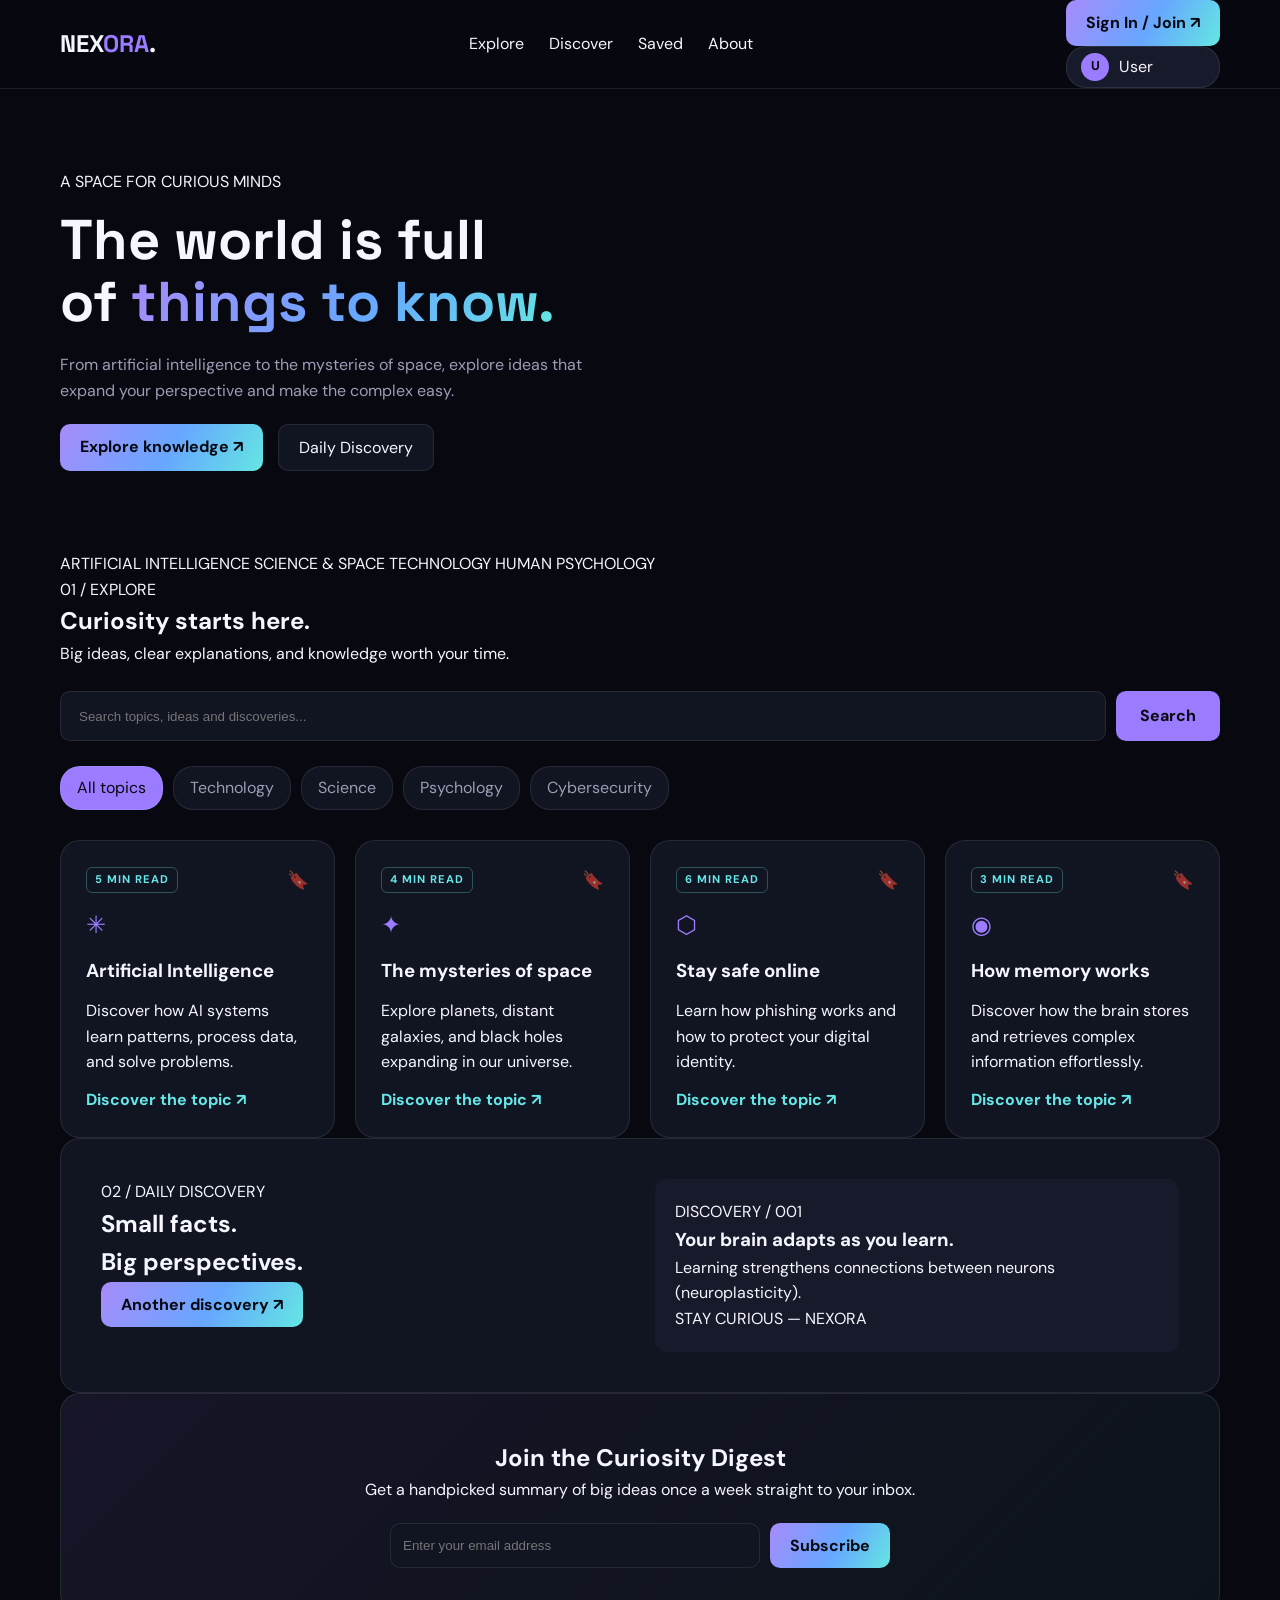
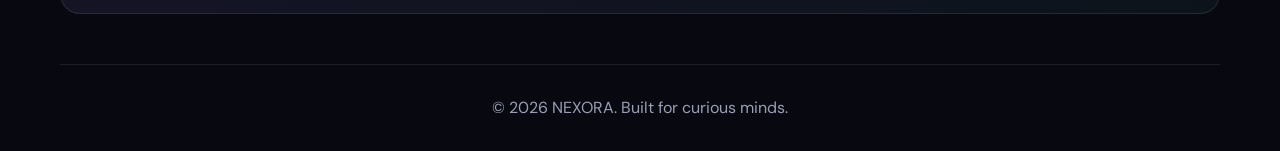
==== commit 05a2d86d: "Add files via upload" ====
--- a/index.html
+++ b/index.html
@@ -1,513 +1,184 @@
-
 <!DOCTYPE html>
 <html lang="en">
 <head>
     <meta charset="UTF-8">
     <meta name="viewport" content="width=device-width, initial-scale=1.0">
-    <meta name="theme-color" content="#090a12">
-    <meta name="description" content="Explore artificial intelligence, science, technology and fascinating ideas with NEXORA. Discover more. Know better.">
-
+    <meta name="theme-color" content="#080910">
     <title>NEXORA — Discover More. Know Better.</title>
-
     <link rel="stylesheet" href="nexora.css">
     <script src="nexora.js" defer></script>
 </head>
 <body>
 
-    <a class="skip-link" href="#main">Skip to content</a>
-
+    <!-- Site Header -->
     <header class="site-header">
         <div class="navbar">
-            <a class="logo" href="#home" aria-label="NEXORA home">
-                NEX<span>ORA</span><span class="logo-dot">.</span>
-            </a>
-
-            <nav class="nav-links" aria-label="Main navigation">
+            <a class="logo" href="#home">NEX<span>ORA</span>.</a>
+            <nav class="nav-links">
                 <a href="#explore">Explore</a>
                 <a href="#discover">Discover</a>
-                <a href="#quizzes">Quizzes</a>
+                <a href="#bookmarks">Saved</a>
                 <a href="#about">About</a>
             </nav>
-
-            <a href="#explore" class="nav-cta">
-                Start learning <span aria-hidden="true">↗</span>
-            </a>
+            <div class="user-auth-zone">
+                <button type="button" class="nav-cta" id="openAuthModalBtn">Sign In / Join ↗</button>
+                <div class="user-profile-badge" id="userProfileBadge" hidden>
+                    <span id="userAvatar">U</span>
+                    <span id="userNameDisplay">User</span>
+                </div>
+            </div>
         </div>
     </header>
 
     <main id="main">
 
-        <!-- Hero -->
+        <!-- Hero Section -->
         <section class="hero" id="home">
             <div class="hero-content">
-                <div class="status-label">
-                    <span class="status-dot"></span>
-                    A SPACE FOR CURIOUS MINDS
-                </div>
-
-                <h1>
-                    The world is full<br>
-                    of <span class="gradient-text">things to know.</span>
-                </h1>
-
-                <p class="hero-description">
-                    From artificial intelligence to the mysteries of space,
-                    explore ideas that expand your perspective and make
-                    the complex easier to understand.
-                </p>
-
+                <div class="status-label">A SPACE FOR CURIOUS MINDS</div>
+                <h1>The world is full<br>of <span class="gradient-text">things to know.</span></h1>
+                <p class="hero-description">From artificial intelligence to the mysteries of space, explore ideas that expand your perspective and make the complex easy.</p>
                 <div class="hero-actions">
-                    <a href="#explore" class="button button-primary">
-                        Explore knowledge <span aria-hidden="true">↗</span>
-                    </a>
-
-                    <a href="#quizzes" class="button button-secondary">
-                        Test your knowledge
-                    </a>
-                </div>
-
-                <div class="hero-trust">
-                    <span>✦</span>
-                    Learn something new, every visit.
+                    <a href="#explore" class="nav-cta">Explore knowledge ↗</a>
+                    <a href="#discover" class="secondary-button">Daily Discovery</a>
                 </div>
             </div>
-
-            <div class="hero-visual" aria-hidden="true">
-                <div class="orbit orbit-one"></div>
-                <div class="orbit orbit-two"></div>
-                <div class="visual-glow"></div>
-
-                <div class="visual-core">
-                    <span class="core-symbol">N</span>
-                    <span class="core-caption">KNOWLEDGE / INFINITE</span>
-                </div>
-
-                <div class="floating-card floating-card-top">
-                    <span class="floating-icon">✦</span>
-                    <div>
-                        <strong>Think deeper.</strong>
-                        <p>Question everything.</p>
-                    </div>
-                </div>
-
-                <div class="floating-card floating-card-bottom">
-                    <span class="floating-icon cyan-icon">◎</span>
-                    <div>
-                        <strong>Discover more.</strong>
-                        <p>One idea at a time.</p>
-                    </div>
-                </div>
-            </div>
-
-            <div class="hero-bottom">
-                <span>01 — KNOWLEDGE</span>
-                <span>BUILT AROUND CURIOSITY</span>
-                <a href="#explore">SCROLL TO EXPLORE ↓</a>
+            <div class="hero-visual">
+                <div class="hero-orb"></div>
             </div>
         </section>
 
-        <!-- Topic ticker -->
-        <div class="topic-strip" aria-label="Topics covered">
+        <!-- Topic Ticker -->
+        <div class="topic-strip">
             <span>ARTIFICIAL INTELLIGENCE</span>
-            <span class="strip-star">✳</span>
-            <span>SCIENCE &amp; SPACE</span>
-            <span class="strip-star">✳</span>
+            <span>SCIENCE & SPACE</span>
             <span>TECHNOLOGY</span>
-            <span class="strip-star">✳</span>
             <span>HUMAN PSYCHOLOGY</span>
         </div>
 
-        <!-- Explore -->
+        <!-- Explore Section -->
         <section class="section explore-section" id="explore">
             <div class="section-heading">
-                <div>
-                    <p class="eyebrow">01 / EXPLORE</p>
-                    <h2>Curiosity starts here<span class="heading-dot">.</span></h2>
-                    <p class="section-description">
-                        Big ideas, clear explanations, and knowledge worth your time.
-                    </p>
-                </div>
-
-                <a href="#discover" class="text-link">
-                    Explore the world <span aria-hidden="true">↗</span>
-                </a>
+                <p class="eyebrow">01 / EXPLORE</p>
+                <h2>Curiosity starts here.</h2>
+                <p>Big ideas, clear explanations, and knowledge worth your time.</p>
             </div>
 
-            <!-- Search -->
-            <form class="search-form" id="searchForm" role="search">
-                <label class="search-icon" for="siteSearch" aria-hidden="true">⌕</label>
-
-                <input
-                    type="search"
-                    id="siteSearch"
-                    name="q"
-                    placeholder="Search topics, ideas and discoveries..."
-                    autocomplete="off"
-                    aria-label="Search knowledge topics"
-                >
-
-                <button type="submit" class="search-button">Search</button>
+            <!-- Search Form -->
+            <form class="search-form" id="searchForm">
+                <input type="search" id="siteSearch" placeholder="Search topics, ideas and discoveries..." autocomplete="off">
+                <button type="submit">Search</button>
             </form>
 
-            <p id="searchStatus" class="search-status" role="status" aria-live="polite"></p>
-
-            <!-- Categories -->
-            <div class="category-list" aria-label="Filter topics">
-                <button type="button" class="category-chip active"
-                        data-category="all" aria-pressed="true">
-                    All topics
-                </button>
-
-                <button type="button" class="category-chip"
-                        data-category="technology" aria-pressed="false">
-                    Technology
-                </button>
-
-                <button type="button" class="category-chip"
-                        data-category="science" aria-pressed="false">
-                    Science
-                </button>
-
-                <button type="button" class="category-chip"
-                        data-category="mind" aria-pressed="false">
-                    Psychology
-                </button>
-
-                <button type="button" class="category-chip"
-                        data-category="security" aria-pressed="false">
-                    Cybersecurity
-                </button>
+            <!-- Category Filters -->
+            <div class="category-filters">
+                <button type="button" class="category-chip active" data-category="all">All topics</button>
+                <button type="button" class="category-chip" data-category="technology">Technology</button>
+                <button type="button" class="category-chip" data-category="science">Science</button>
+                <button type="button" class="category-chip" data-category="mind">Psychology</button>
+                <button type="button" class="category-chip" data-category="security">Cybersecurity</button>
             </div>
 
-            <!-- Topic cards -->
+            <!-- Topic Cards Grid -->
             <div class="topic-grid" id="topicGrid">
-
-                <!-- AI CARD: CONNECTED TO ai.html -->
-                <article class="topic-card featured-card"
-                         data-category="technology"
-                         data-search="artificial intelligence ai machine learning technology">
-
-                    <div class="card-art art-ai" aria-hidden="true">
-                        <span class="art-orbit"></span>
-                        <span class="art-symbol">✳</span>
-                        <span class="art-label">INTELLIGENCE / 001</span>
+                
+                <article class="topic-card" data-category="technology" data-id="ai-01" data-search="artificial intelligence ai machine learning">
+                    <div class="card-top">
+                        <span class="badge">5 MIN READ</span>
+                        <button class="bookmark-btn" aria-label="Save topic">🔖</button>
                     </div>
-
-                    <div class="card-content">
-                        <div class="card-meta">
-                            <span class="card-category">TECHNOLOGY</span>
-                            <span>6 MIN READ</span>
-                        </div>
-
-                        <h3>Artificial Intelligence</h3>
-
-                        <p>
-                            Discover how AI systems learn patterns, generate
-                            content, and help people solve problems.
-                        </p>
-
-                        <a href="ai.html" class="card-link">
-                            Discover the topic <span aria-hidden="true">↗</span>
-                        </a>
-                    </div>
+                    <div class="card-icon">✳</div>
+                    <h3>Artificial Intelligence</h3>
+                    <p>Discover how AI systems learn patterns, process data, and solve problems.</p>
+                    <a href="ai.html" class="card-link">Discover the topic ↗</a>
                 </article>
 
-                <!-- SPACE -->
-                <article class="topic-card"
-                         data-category="science"
-                         data-search="space planets universe astronomy science">
-
-                    <div class="card-art art-space" aria-hidden="true">
-                        <span class="space-star star-one">✦</span>
-                        <span class="space-star star-two">·</span>
-                        <span class="planet"></span>
-                        <span class="art-label">THE UNIVERSE / 002</span>
+                <article class="topic-card" data-category="science" data-id="space-02" data-search="space planets universe astronomy">
+                    <div class="card-top">
+                        <span class="badge">4 MIN READ</span>
+                        <button class="bookmark-btn" aria-label="Save topic">🔖</button>
                     </div>
-
-                    <div class="card-content">
-                        <div class="card-meta">
-                            <span class="card-category">SCIENCE</span>
-                            <span>5 MIN READ</span>
-                        </div>
-
-                        <h3>The mysteries of space</h3>
-
-                        <p>
-                            Explore planets, distant galaxies, black holes,
-                            and the questions scientists are investigating.
-                        </p>
-
-                        <a href="#discover" class="card-link">
-                            Discover the topic <span aria-hidden="true">↗</span>
-                        </a>
-                    </div>
+                    <div class="card-icon">✦</div>
+                    <h3>The mysteries of space</h3>
+                    <p>Explore planets, distant galaxies, and black holes expanding in our universe.</p>
+                    <a href="#discover" class="card-link">Discover the topic ↗</a>
                 </article>
 
-                <!-- CYBERSECURITY -->
-                <article class="topic-card"
-                         data-category="security"
-                         data-search="cybersecurity internet privacy phishing password safety">
-
-                    <div class="card-art art-security" aria-hidden="true">
-                        <span class="shield-symbol">⬡</span>
-                        <span class="art-label">DIGITAL SAFETY / 003</span>
+                <article class="topic-card" data-category="security" data-id="sec-03" data-search="cybersecurity internet privacy password safety">
+                    <div class="card-top">
+                        <span class="badge">6 MIN READ</span>
+                        <button class="bookmark-btn" aria-label="Save topic">🔖</button>
                     </div>
-
-                    <div class="card-content">
-                        <div class="card-meta">
-                            <span class="card-category">CYBERSECURITY</span>
-                            <span>4 MIN READ</span>
-                        </div>
-
-                        <h3>Stay safe online</h3>
-
-                        <p>
-                            Learn how phishing works, why strong passwords
-                            matter, and how to protect your accounts.
-                        </p>
-
-                        <a href="#discover" class="card-link">
-                            Discover the topic <span aria-hidden="true">↗</span>
-                        </a>
-                    </div>
+                    <div class="card-icon">⬡</div>
+                    <h3>Stay safe online</h3>
+                    <p>Learn how phishing works and how to protect your digital identity.</p>
+                    <a href="#discover" class="card-link">Discover the topic ↗</a>
                 </article>
 
-                <!-- PSYCHOLOGY -->
-                <article class="topic-card"
-                         data-category="mind"
-                         data-search="psychology brain memory learning habits human mind">
-
-                    <div class="card-art art-mind" aria-hidden="true">
-                        <span class="mind-symbol">◉</span>
-                        <span class="art-label">THE HUMAN MIND / 004</span>
+                <article class="topic-card" data-category="mind" data-id="mind-04" data-search="psychology brain memory learning habits">
+                    <div class="card-top">
+                        <span class="badge">3 MIN READ</span>
+                        <button class="bookmark-btn" aria-label="Save topic">🔖</button>
                     </div>
-
-                    <div class="card-content">
-                        <div class="card-meta">
-                            <span class="card-category">PSYCHOLOGY</span>
-                            <span>5 MIN READ</span>
-                        </div>
-
-                        <h3>How memory works</h3>
-
-                        <p>
-                            Discover how the brain stores information
-                            and why practice helps us remember.
-                        </p>
-
-                        <a href="#discover" class="card-link">
-                            Discover the topic <span aria-hidden="true">↗</span>
-                        </a>
-                    </div>
+                    <div class="card-icon">◉</div>
+                    <h3>How memory works</h3>
+                    <p>Discover how the brain stores and retrieves complex information effortlessly.</p>
+                    <a href="#discover" class="card-link">Discover the topic ↗</a>
                 </article>
-
-                <!-- PROGRAMMING -->
-                <article class="topic-card"
-                         data-category="technology"
-                         data-search="programming coding websites software computers">
-
-                    <div class="card-art art-code" aria-hidden="true">
-                        <span class="code-symbol">&lt;/&gt;</span>
-                        <span class="art-label">BUILD THE FUTURE / 005</span>
-                    </div>
-
-                    <div class="card-content">
-                        <div class="card-meta">
-                            <span class="card-category">PROGRAMMING</span>
-                            <span>7 MIN READ</span>
-                        </div>
-
-                        <h3>How websites work</h3>
-
-                        <p>
-                            Understand the roles of HTML, CSS, JavaScript,
-                            servers, and databases.
-                        </p>
-
-                        <a href="#discover" class="card-link">
-                            Discover the topic <span aria-hidden="true">↗</span>
-                        </a>
-                    </div>
-                </article>
-
-                <!-- SCIENCE -->
-                <article class="topic-card"
-                         data-category="science"
-                         data-search="scientific method experiments evidence critical thinking">
-
-                    <div class="card-art art-science" aria-hidden="true">
-                        <span class="science-symbol">⟡</span>
-                        <span class="art-label">ASK WHY / 006</span>
-                    </div>
-
-                    <div class="card-content">
-                        <div class="card-meta">
-                            <span class="card-category">SCIENCE</span>
-                            <span>4 MIN READ</span>
-                        </div>
-
-                        <h3>The power of questions</h3>
-
-                        <p>
-                            Learn how observation, evidence, and testing
-                            help us investigate the world.
-                        </p>
-
-                        <a href="#discover" class="card-link">
-                            Discover the topic <span aria-hidden="true">↗</span>
-                        </a>
-                    </div>
-                </article>
-
             </div>
-
-            <p id="emptyState" class="empty-state" hidden>
-                No matching topics found. Try another search.
-            </p>
+            <p id="emptyState" class="empty-state" style="display:none; margin-top:20px;">No matching topics found.</p>
         </section>
 
-        <!-- Daily Discovery -->
+        <!-- Daily Discovery Section -->
         <section class="section discovery-section" id="discover">
             <div class="discovery-panel">
                 <div class="discovery-copy">
                     <p class="eyebrow">02 / DAILY DISCOVERY</p>
-
                     <h2>Small facts.<br><span>Big perspectives.</span></h2>
-
-                    <p>
-                        Your next interesting discovery could change
-                        the way you see something familiar.
-                    </p>
-
-                    <button type="button" class="button button-primary" id="newFactButton">
-                        Another discovery <span aria-hidden="true">↗</span>
-                    </button>
+                    <button type="button" class="nav-cta" id="newFactButton">Another discovery ↗</button>
                 </div>
-
-                <article class="fact-card" aria-live="polite">
+                <article class="fact-card">
                     <span class="fact-number" id="factNumber">DISCOVERY / 001</span>
-                    <div class="fact-icon" aria-hidden="true">✧</div>
-
                     <h3 id="factTitle">Your brain adapts as you learn.</h3>
-
-                    <p id="factText">
-                        Learning can strengthen connections between neurons.
-                        This ability of the nervous system to change is known
-                        as neuroplasticity.
-                    </p>
-
+                    <p id="factText">Learning strengthens connections between neurons (neuroplasticity).</p>
                     <span class="fact-footer">STAY CURIOUS — NEXORA</span>
                 </article>
             </div>
         </section>
 
-        <!-- Quiz -->
-        <section class="section quiz-section" id="quizzes">
-            <div class="section-heading">
-                <div>
-                    <p class="eyebrow">03 / KNOWLEDGE LAB</p>
-                    <h2>Put your mind to the test<span class="heading-dot">.</span></h2>
-                    <p class="section-description">
-                        Answer questions, learn from explanations, and
-                        see what you know.
-                    </p>
-                </div>
-            </div>
-
-            <div class="quiz-panel" id="quizContainer">
-                <div class="quiz-topline">
-                    <span class="card-category">GENERAL KNOWLEDGE</span>
-                    <span id="quizProgress">QUESTION 1 OF 5</span>
-                </div>
-
-                <div class="quiz-progress-track"
-                     role="progressbar"
-                     aria-label="Quiz progress"
-                     aria-valuemin="0"
-                     aria-valuemax="5"
-                     aria-valuenow="0"
-                     id="quizProgressBar">
-                    <div class="quiz-progress-fill" id="quizProgressFill"></div>
-                </div>
-
-                <h3 id="quizQuestion">Loading your first question...</h3>
-
-                <div class="quiz-answers" id="quizAnswers"></div>
-
-                <p id="quizFeedback" class="quiz-feedback"
-                   role="status" aria-live="polite"></p>
-
-                <div class="quiz-controls">
-                    <span id="quizScore">SCORE: 0</span>
-
-                    <button type="button" class="button button-primary"
-                            id="quizNext" disabled>
-                        Choose an answer
-                    </button>
-                </div>
+        <!-- Newsletter Subscription -->
+        <section class="section newsletter-section">
+            <div class="newsletter-card">
+                <h2>Join the Curiosity Digest</h2>
+                <p>Get a handpicked summary of big ideas once a week straight to your inbox.</p>
+                <form id="newsletterForm" class="newsletter-form">
+                    <input type="email" placeholder="Enter your email address" required>
+                    <button type="submit" class="nav-cta">Subscribe</button>
+                </form>
             </div>
         </section>
-
-        <!-- About -->
-        <section class="section about-section" id="about">
-            <p class="eyebrow">04 / OUR PURPOSE</p>
-
-            <h2>Made for the endlessly curious<span class="heading-dot">.</span></h2>
-
-            <p class="about-description">
-                NEXORA is a knowledge platform built around one simple idea:
-                understanding the world should feel exciting, accessible,
-                and worth your time. Explore new topics, ask better questions,
-                and keep learning at your own pace.
-            </p>
-
-            <div class="about-values">
-                <div>
-                    <span>01</span>
-                    <h3>Explore</h3>
-                    <p>Go beyond what you already know.</p>
-                </div>
-
-                <div>
-                    <span>02</span>
-                    <h3>Understand</h3>
-                    <p>Make complex ideas easier to grasp.</p>
-                </div>
-
-                <div>
-                    <span>03</span>
-                    <h3>Grow</h3>
-                    <p>Turn curiosity into lasting knowledge.</p>
-                </div>
-            </div>
-        </section>
-
     </main>
 
-    <!-- Footer -->
+    <!-- Auth Modal -->
+    <div class="auth-modal-backdrop" id="authModal" hidden>
+        <div class="auth-modal">
+            <button class="modal-close-btn" id="closeAuthModalBtn">&times;</button>
+            <h2 id="modalTitle">Welcome to NEXORA</h2>
+            <p style="color: var(--muted); margin-bottom: 20px;">Sign in to save topics & personalize your space.</p>
+            <form id="authForm">
+                <input type="text" id="authName" placeholder="Full Name" required style="margin-bottom: 12px;">
+                <input type="email" id="authEmail" placeholder="Gmail address" required style="margin-bottom: 12px;">
+                <button type="submit" class="nav-cta" style="width: 100%;">Continue to Account</button>
+            </form>
+        </div>
+    </div>
+
+    <!-- Footer Section -->
     <footer class="site-footer">
-        <div class="footer-main">
-            <div class="footer-brand">
-                <a class="logo" href="#home">
-                    NEX<span>ORA</span><span class="logo-dot">.</span>
-                </a>
-
-                <p>Discover More. Know Better.</p>
-            </div>
-
-            <div class="footer-links">
-                <a href="#explore">Explore</a>
-                <a href="#quizzes">Quizzes</a>
-                <a href="#about">About us</a>
-                <a href="mailto:hello@nexora.example">Contact</a>
-            </div>
-        </div>
-
         <div class="footer-bottom">
-            <p>© <span id="currentYear">2026</span> NEXORA. Built for curious minds.</p>
-            <p>Stay curious. Keep discovering.</p>
+            <p>&copy; <span id="currentYear">2026</span> NEXORA. Built for curious minds.</p>
         </div>
     </footer>
 
 </body>
-</html>
+</html>
--- a/nexora.css
+++ b/nexora.css
@@ -1,1248 +1,363 @@
-
-/* =========================================
-   NEXORA — Premium Knowledge Platform
-   Complete Responsive Stylesheet
-========================================= */
-
-@import url('https://fonts.googleapis.com/css2?family=DM+Sans:wght@400;500;600;700&family=Space+Grotesk:wght@400;500;600;700&display=swap');
+@import url('https://fonts.googleapis.com/css2?family=DM+Sans:wght@400;500;700&family=Space+Grotesk:wght@600;700&display=swap');
 
 :root {
   --bg: #080910;
-  --bg-soft: #0e101b;
   --surface: #111421;
   --surface-light: #171a2a;
   --text: #f5f6ff;
   --muted: #9a9eb5;
   --purple: #9b7bff;
-  --blue: #63a8ff;
   --cyan: #66e7e8;
   --border: rgba(255, 255, 255, 0.09);
   --gradient: linear-gradient(120deg, #a78bfa, #67a7ff 55%, #64e7e2);
-  --radius: 22px;
-  --container: 1160px;
-  --shadow: 0 24px 80px rgba(0, 0, 0, 0.25);
-}
-
-* {
-  box-sizing: border-box;
-  margin: 0;
-  padding: 0;
-}
-
-html {
-  scroll-behavior: smooth;
-  scroll-padding-top: 100px;
-}
-
-body {
-  min-height: 100vh;
-  background:
-    radial-gradient(ellipse at 15% 0%, rgba(91, 60, 180, 0.12), transparent 35%),
-    radial-gradient(ellipse at 90% 20%, rgba(36, 112, 180, 0.09), transparent 30%),
-    var(--bg);
-  color: var(--text);
-  font-family: "DM Sans", sans-serif;
-  line-height: 1.7;
-  overflow-x: hidden;
-  -webkit-font-smoothing: antialiased;
-}
-
-body::before {
-  content: "";
-  position: fixed;
-  inset: 0;
-  z-index: -1;
-  pointer-events: none;
-  opacity: 0.15;
-  background-image: radial-gradient(rgba(255,255,255,.17) 0.7px, transparent 0.7px);
-  background-size: 26px 26px;
-}
-
-::selection {
-  background: rgba(155, 123, 255, 0.4);
-  color: white;
-}
-
-a {
-  color: inherit;
-  text-decoration: none;
-}
-
-button,
-input {
-  font: inherit;
-}
-
-button {
-  color: inherit;
-}
-
-button:focus-visible,
-a:focus-visible,
-input:focus-visible {
-  outline: 2px solid var(--cyan);
-  outline-offset: 4px;
-}
-
-img {
-  display: block;
-  max-width: 100%;
-}
-
-.container,
-.navbar,
-.hero,
-.topic-strip,
-.section,
-.discovery-section,
-.quiz-section,
-.about-section,
+  --radius: 20px;
+}
+
+* { 
+  box-sizing: border-box; 
+  margin: 0; 
+  padding: 0; 
+}
+
+body { 
+  background: var(--bg); 
+  color: var(--text); 
+  font-family: 'DM Sans', sans-serif; 
+  line-height: 1.6; 
+}
+
+a { 
+  color: inherit; 
+  text-decoration: none; 
+}
+
+button { 
+  font: inherit; 
+  cursor: pointer; 
+  border: none; 
+}
+
+.container, 
+.navbar, 
+.hero, 
+.topic-strip, 
+.section, 
 .site-footer {
-  width: min(var(--container), calc(100% - 48px));
+  width: min(1160px, calc(100% - 48px));
   margin-inline: auto;
 }
 
-section {
-  scroll-margin-top: 100px;
-}
-
-.section {
-  padding-block: 100px;
-}
-
-.section-heading {
-  max-width: 680px;
-  margin-bottom: 38px;
-}
-
-.section-heading h2,
-.discovery-section h2,
-.quiz-section h2,
-.about-section h2 {
-  margin-top: 12px;
-  font-family: "Space Grotesk", sans-serif;
-  font-size: clamp(2rem, 4vw, 3.15rem);
-  font-weight: 600;
-  line-height: 1.15;
-  letter-spacing: -1.7px;
-}
-
-.section-heading p,
-.discovery-section p,
-.about-section p {
-  margin-top: 16px;
-  color: var(--muted);
-  font-size: 1rem;
-}
-
-.eyebrow,
-.status-label {
-  display: inline-flex;
-  align-items: center;
-  gap: 9px;
-  color: #c4b4ff;
-  font-size: 0.75rem;
-  font-weight: 700;
-  letter-spacing: 2px;
-  text-transform: uppercase;
-}
-
-.eyebrow::before {
-  content: "";
-  width: 20px;
-  height: 1px;
-  background: var(--purple);
-}
-
-/* HEADER */
-
-.site-header {
-  position: sticky;
-  top: 0;
-  z-index: 100;
-  border-bottom: 1px solid rgba(255,255,255,.06);
-  background: rgba(8, 9, 16, .82);
-  backdrop-filter: blur(22px);
-  -webkit-backdrop-filter: blur(22px);
-}
-
-.navbar {
-  min-height: 82px;
-  display: flex;
-  align-items: center;
-  justify-content: space-between;
-  gap: 28px;
-}
-
-.logo {
-  display: inline-flex;
-  align-items: center;
-  gap: 11px;
-  font-family: "Space Grotesk", sans-serif;
-  font-size: 1.55rem;
-  font-weight: 700;
-  letter-spacing: 2px;
-  white-space: nowrap;
-}
-
-.logo span {
-  color: var(--purple);
-}
-
-.nav-links {
-  display: flex;
-  align-items: center;
-  gap: 30px;
-  list-style: none;
-}
-
-.nav-links a {
-  color: #b4b7c9;
-  font-size: 0.88rem;
-  transition: color .2s ease;
-}
-
-.nav-links a:hover {
-  color: white;
-}
-
-.nav-cta,
-.primary-button {
-  display: inline-flex;
-  align-items: center;
-  justify-content: center;
-  gap: 10px;
-  min-height: 46px;
-  padding: 0 21px;
-  border: 1px solid rgba(255,255,255,.15);
-  border-radius: 12px;
-  background: var(--gradient);
-  color: #080910;
-  font-size: 0.88rem;
-  font-weight: 700;
-  transition: transform .25s ease, box-shadow .25s ease;
-}
-
-.nav-cta:hover,
-.primary-button:hover {
-  transform: translateY(-3px);
-  box-shadow: 0 10px 32px rgba(131, 116, 255, .24);
-}
-
-/* HERO */
-
-.hero {
-  position: relative;
-  min-height: 620px;
-  display: grid;
-  grid-template-columns: 1.05fr .95fr;
-  align-items: center;
-  gap: 55px;
-  padding-block: 85px 95px;
-}
-
-.hero::before {
-  content: "";
-  position: absolute;
-  top: 13%;
-  right: 12%;
-  width: 340px;
-  height: 340px;
-  border-radius: 50%;
-  background: rgba(119, 84, 255, .11);
-  filter: blur(100px);
-  pointer-events: none;
-}
-
-.hero-content {
-  position: relative;
-  z-index: 2;
-}
-
-.status-label {
-  padding: 8px 13px;
-  border: 1px solid rgba(167,139,250,.23);
-  border-radius: 50px;
-  background: rgba(139,92,246,.08);
-  font-size: 0.7rem;
-  letter-spacing: 1.3px;
-}
-
-.status-label::before {
-  content: "";
-  width: 7px;
-  height: 7px;
-  border-radius: 50%;
-  background: var(--cyan);
-  box-shadow: 0 0 12px var(--cyan);
-}
-
-.hero h1 {
-  max-width: 650px;
-  margin-top: 25px;
-  font-family: "Space Grotesk", sans-serif;
-  font-size: clamp(3rem, 6.2vw, 5.25rem);
-  font-weight: 600;
-  line-height: 1.04;
-  letter-spacing: -4px;
-}
-
-.gradient-text {
-  background: var(--gradient);
-  -webkit-background-clip: text;
-  background-clip: text;
-  color: transparent;
-}
-
-.hero-content > p {
-  max-width: 510px;
-  margin-top: 24px;
-  color: var(--muted);
-  font-size: 1.05rem;
-  line-height: 1.9;
-}
-
-.hero-actions {
-  display: flex;
-  flex-wrap: wrap;
-  gap: 13px;
-  margin-top: 32px;
-}
-
-.secondary-button {
-  display: inline-flex;
-  align-items: center;
-  justify-content: center;
-  min-height: 46px;
-  padding: 0 21px;
-  border: 1px solid var(--border);
-  border-radius: 12px;
-  background: rgba(255,255,255,.035);
-  color: #e5e6f2;
-  font-size: .88rem;
-  font-weight: 600;
-  transition: background .2s ease, border-color .2s ease;
-}
-
-.secondary-button:hover {
-  background: rgba(255,255,255,.08);
-  border-color: rgba(167,139,250,.45);
-}
-
-/* HERO VISUAL */
-
-.hero-visual {
-  position: relative;
-  min-height: 420px;
-  display: flex;
-  align-items: center;
-  justify-content: center;
-  isolation: isolate;
-}
-
-.hero-orb {
-  position: absolute;
-  width: min(330px, 80%);
-  aspect-ratio: 1;
-  border-radius: 50%;
-  background:
-    radial-gradient(circle at 35% 30%, rgba(190,173,255,.95), transparent 8%),
-    radial-gradient(circle at 40% 35%, rgba(124,94,255,.8), transparent 25%),
-    radial-gradient(circle at 65% 65%, rgba(52,153,244,.75), transparent 35%),
-    radial-gradient(circle at center, #20194c, #0e1023 65%);
-  box-shadow:
-    inset -20px -25px 65px rgba(0,0,0,.65),
-    0 0 100px rgba(105,88,255,.16);
-  animation: orb-float 7s ease-in-out infinite;
-}
-
-.hero-orb::before,
-.hero-orb::after {
-  content: "";
-  position: absolute;
-  inset: -17px;
-  border: 1px solid rgba(169,150,255,.25);
-  border-radius: 50%;
-  transform: rotateX(65deg) rotate(-20deg);
-}
-
-.hero-orb::after {
-  inset: -36px;
-  border-color: rgba(94,176,255,.18);
-  transform: rotateX(65deg) rotate(35deg);
-}
-
-.floating-card {
-  position: absolute;
-  z-index: 2;
-  display: flex;
-  align-items: center;
-  gap: 12px;
-  padding: 15px 17px;
-  border: 1px solid rgba(255,255,255,.13);
-  border-radius: 16px;
-  background: rgba(20, 22, 39, .82);
-  box-shadow: var(--shadow);
-  backdrop-filter: blur(16px);
-  animation: card-float 5s ease-in-out infinite;
-}
-
-.floating-card strong {
-  display: block;
-  font-size: .9rem;
-}
-
-.floating-card small {
-  display: block;
-  color: var(--muted);
-  font-size: .73rem;
-}
-
-.floating-icon {
-  display: grid;
-  width: 42px;
-  height: 42px;
-  place-items: center;
-  border-radius: 12px;
-  background: rgba(155,123,255,.15);
-  font-size: 1.25rem;
-}
-
-.card-one {
-  top: 48px;
-  left: 0;
-}
-
-.card-two {
-  right: -3px;
-  bottom: 75px;
-  animation-delay: -2s;
-}
-
-.card-three {
-  right: 15px;
-  top: 38px;
-  padding: 11px 14px;
-  animation-delay: -1s;
-}
-
-@keyframes orb-float {
-  0%, 100% { transform: translateY(0) rotate(0deg); }
-  50% { transform: translateY(-12px) rotate(5deg); }
-}
-
-@keyframes card-float {
-  0%, 100% { transform: translateY(0); }
-  50% { transform: translateY(-9px); }
-}
-
-/* TOPIC STRIP */
-
-.topic-strip {
-  display: flex;
-  flex-wrap: wrap;
-  align-items: center;
-  justify-content: center;
-  gap: 15px 34px;
-  padding: 25px 20px;
-  border-block: 1px solid var(--border);
-  color: #a5a9bd;
-  font-size: .82rem;
-}
-
-.topic-strip span {
-  display: inline-flex;
-  align-items: center;
-  gap: 9px;
-}
-
-.topic-strip span::first-letter {
-  color: var(--purple);
-}
-
-/* EXPLORE SECTION */
-
-.explore-section {
-  padding-top: 110px;
-}
-
-.search-form {
-  display: flex;
-  gap: 10px;
-  max-width: 650px;
-  margin-bottom: 24px;
-}
-
-.search-form input {
-  width: 100%;
-  min-width: 0;
-  min-height: 52px;
-  padding: 0 18px;
-  border: 1px solid var(--border);
-  border-radius: 13px;
-  background: rgba(255,255,255,.035);
-  color: var(--text);
-  outline: none;
-  transition: border-color .2s ease, background .2s ease;
-}
-
-.search-form input::placeholder {
-  color: #73788f;
-}
-
-.search-form input:focus {
-  border-color: rgba(155,123,255,.7);
-  background: rgba(255,255,255,.055);
-}
-
-.search-form button {
-  flex-shrink: 0;
-  min-width: 110px;
-  padding-inline: 20px;
-  border: 0;
-  border-radius: 13px;
-  background: #a48bff;
-  color: #0b0b13;
-  font-weight: 700;
-  cursor: pointer;
-  transition: background .2s ease, transform .2s ease;
-}
-
-.search-form button:hover {
-  background: #b8a5ff;
-  transform: translateY(-2px);
-}
-
-.search-status {
-  min-height: 25px;
-  margin: -12px 0 15px;
-  color: var(--muted);
-  font-size: .85rem;
-}
-
-.category-filters {
-  display: flex;
-  flex-wrap: wrap;
-  gap: 10px;
-  margin-bottom: 32px;
-}
-
-.category-filters button,
-.category-filters [data-category] {
-  padding: 9px 16px;
-  border: 1px solid var(--border);
-  border-radius: 50px;
-  background: transparent;
-  color: #a9aec2;
-  font-size: .82rem;
-  cursor: pointer;
-  transition: color .2s ease, background .2s ease, border-color .2s ease;
-}
-
-.category-filters button:hover,
-.category-filters button.active,
-.category-filters button[aria-pressed="true"] {
-  border-color: rgba(155,123,255,.55);
-  background: rgba(155,123,255,.12);
-  color: #d6caff;
-}
-
-.topic-grid {
-  display: grid;
-  grid-template-columns: repeat(3, minmax(0, 1fr));
-  gap: 19px;
-}
-
-.topic-card {
-  position: relative;
-  display: flex;
-  min-height: 255px;
-  flex-direction: column;
-  align-items: flex-start;
-  padding: 27px;
-  overflow: hidden;
-  border: 1px solid var(--border);
-  border-radius: var(--radius);
-  background: linear-gradient(145deg, rgba(22,25,43,.92), rgba(13,15,25,.95));
-  transition: transform .25s ease, border-color .25s ease, box-shadow .25s ease;
-}
-
-.topic-card::before {
-  content: "";
-  position: absolute;
-  top: -80px;
-  right: -70px;
-  width: 170px;
-  height: 170px;
-  border-radius: 50%;
-  background: rgba(126,99,255,.08);
-  filter: blur(30px);
-  transition: background .25s ease;
-}
-
-.topic-card:hover {
-  transform: translateY(-6px);
-  border-color: rgba(155,123,255,.35);
-  box-shadow: 0 20px 55px rgba(0,0,0,.2);
-}
-
-.topic-card:hover::before {
-  background: rgba(126,99,255,.17);
-}
-
-.topic-card > * {
-  position: relative;
-}
-
-.topic-icon,
-.topic-card .card-icon {
-  display: grid;
-  width: 51px;
-  height: 51px;
-  place-items: center;
-  margin-bottom: 21px;
-  border: 1px solid rgba(155,123,255,.17);
-  border-radius: 15px;
-  background: rgba(155,123,255,.1);
-  font-size: 1.5rem;
-}
-
-.topic-card h3 {
-  margin-bottom: 9px;
-  font-family: "Space Grotesk", sans-serif;
-  font-size: 1.2rem;
-  font-weight: 600;
-  letter-spacing: -.3px;
-}
-
-.topic-card p {
-  color: var(--muted);
-  font-size: .88rem;
-  line-height: 1.8;
-}
-
-.topic-card a,
-.topic-card .card-link {
-  display: inline-flex;
-  align-items: center;
-  gap: 7px;
-  margin-top: auto;
-  padding-top: 20px;
-  color: #b9a8ff;
-  font-size: .84rem;
-  font-weight: 700;
-}
-
-.topic-card a:hover,
-.topic-card .card-link:hover {
-  color: white;
-}
-
-.empty-state {
-  padding: 35px 20px;
-  color: var(--muted);
-  text-align: center;
-}
-
-/* DISCOVERY / DAILY FACT */
-
-.discovery-section {
-  position: relative;
-  display: grid;
-  grid-template-columns: .8fr 1.2fr;
-  align-items: center;
-  gap: 55px;
-  margin-top: 20px;
-  padding: 58px;
-  overflow: hidden;
-  border: 1px solid rgba(155,123,255,.2);
-  border-radius: 28px;
-  background:
-    radial-gradient(ellipse at 0% 0%, rgba(119,83,255,.16), transparent 55%),
-    linear-gradient(135deg, #151527, #101421 75%);
-}
-
-.discovery-section::after {
-  content: "✦";
-  position: absolute;
-  right: 35px;
-  top: 10px;
-  color: rgba(180,159,255,.13);
-  font-size: 9rem;
-  line-height: 1;
-  pointer-events: none;
-}
-
-.discovery-section h2 {
-  font-size: clamp(2rem, 4vw, 2.7rem);
-}
-
-.discovery-section p {
-  line-height: 1.9;
-}
-
-.fact-card {
-  position: relative;
-  z-index: 1;
-  padding: 31px;
-  border: 1px solid rgba(255,255,255,.1);
-  border-radius: 20px;
-  background: rgba(8,10,19,.6);
-  box-shadow: var(--shadow);
-}
-
-.fact-number,
-#factNumber {
-  color: #b9a7ff;
-  font-size: .76rem;
-  font-weight: 700;
-  letter-spacing: 1.7px;
-  text-transform: uppercase;
-}
-
-.fact-card h3,
-#factTitle {
-  margin-top: 14px;
-  font-family: "Space Grotesk", sans-serif;
-  font-size: 1.55rem;
-  line-height: 1.35;
-}
-
-.fact-card p,
-#factText {
-  margin-top: 12px;
-  color: #a8adc1;
-  font-size: .93rem;
-  line-height: 1.85;
-}
-
-#newFactButton,
-.new-fact-button {
-  display: inline-flex;
-  align-items: center;
-  gap: 9px;
-  margin-top: 23px;
-  padding: 11px 16px;
-  border: 1px solid rgba(155,123,255,.3);
-  border-radius: 10px;
-  background: rgba(155,123,255,.12);
-  color: #d3c7ff;
-  font-size: .84rem;
-  font-weight: 700;
-  cursor: pointer;
-  transition: background .2s ease;
-}
-
-#newFactButton:hover,
-.new-fact-button:hover {
-  background: rgba(155,123,255,.22);
-}
-
-/* QUIZ */
-
-.quiz-section {
-  padding-block: 115px;
-  text-align: center;
-}
-
-.quiz-section .section-heading {
-  margin-inline: auto;
-}
-
-.quiz-container,
-#quizContainer {
-  max-width: 720px;
-  margin: 0 auto;
-  padding: 35px;
-  border: 1px solid var(--border);
-  border-radius: 24px;
-  background: linear-gradient(145deg, rgba(22,25,43,.92), rgba(13,15,25,.97));
-  text-align: left;
-  box-shadow: var(--shadow);
-}
-
-.quiz-progress,
-#quizProgress {
-  display: flex;
-  align-items: center;
-  justify-content: space-between;
-  gap: 15px;
-  margin-bottom: 13px;
-  color: #a9aec3;
-  font-size: .8rem;
-}
-
-.quiz-progress-bar,
-#quizProgressBar {
-  height: 6px;
-  overflow: hidden;
-  border-radius: 20px;
-  background: rgba(255,255,255,.08);
-}
-
-.quiz-progress-fill,
-#quizProgressFill {
-  width: 0;
-  height: 100%;
-  border-radius: inherit;
-  background: var(--gradient);
-  transition: width .35s ease;
-}
-
-.quiz-question,
-#quizQuestion {
-  margin-block: 28px 22px;
-  font-family: "Space Grotesk", sans-serif;
-  font-size: clamp(1.25rem, 3vw, 1.7rem);
-  line-height: 1.45;
-}
-
-.quiz-answers,
-#quizAnswers {
-  display: grid;
-  gap: 12px;
-}
-
-.quiz-answers button,
-#quizAnswers button,
-#quizAnswers label {
-  width: 100%;
-  padding: 15px 17px;
-  border: 1px solid var(--border);
-  border-radius: 12px;
-  background: rgba(255,255,255,.025);
-  color: #d9dced;
-  text-align: left;
-  cursor: pointer;
-  transition: background .2s ease, border-color .2s ease;
-}
-
-.quiz-answers button:hover,
-#quizAnswers button:hover {
-  border-color: rgba(155,123,255,.5);
-  background: rgba(155,123,255,.08);
-}
-
-.quiz-answers button.correct,
-#quizAnswers button.correct {
-  border-color: #4dc99a;
-  background: rgba(77,201,154,.1);
-}
-
-.quiz-answers button.incorrect,
-#quizAnswers button.incorrect {
-  border-color: #ff818d;
-  background: rgba(255,129,141,.1);
-}
-
-.quiz-feedback,
-#quizFeedback {
-  min-height: 28px;
-  margin-top: 15px;
-  color: var(--muted);
-  font-size: .9rem;
-}
-
-.quiz-score,
-#quizScore {
-  margin-top: 10px;
-  color: #d1c4ff;
-  font-weight: 700;
-}
-
-.quiz-next,
-#quizNext {
-  display: inline-flex;
-  align-items: center;
-  justify-content: center;
-  margin-top: 22px;
-  padding: 12px 21px;
-  border: none;
-  border-radius: 11px;
-  background: var(--gradient);
-  color: #090a12;
-  font-weight: 700;
-  cursor: pointer;
-  transition: transform .2s ease;
-}
-
-.quiz-next:hover,
-#quizNext:hover {
-  transform: translateY(-2px);
-}
-
-button:disabled {
-  cursor: not-allowed;
-  opacity: .55;
-}
-
-/* ABOUT */
-
-.about-section {
-  display: grid;
-  grid-template-columns: 1fr 1fr;
-  align-items: center;
-  gap: 65px;
-  padding-block: 65px 110px;
-}
-
-.about-section h2 {
-  max-width: 520px;
-}
-
-.about-section p {
-  max-width: 580px;
-  line-height: 1.9;
-}
-
-.about-visual {
-  position: relative;
-  display: grid;
-  min-height: 270px;
-  place-items: center;
-  overflow: hidden;
-  border: 1px solid var(--border);
-  border-radius: 25px;
-  background:
-    radial-gradient(circle at 50% 45%, rgba(139,92,246,.2), transparent 48%),
-    #101220;
-}
-
-.about-visual::before,
-.about-visual::after {
-  content: "";
-  position: absolute;
-  width: 190px;
-  height: 190px;
-  border: 1px solid rgba(155,123,255,.25);
-  border-radius: 50%;
-}
-
-.about-visual::after {
-  width: 250px;
-  height: 250px;
-  border-color: rgba(102,167,255,.16);
-}
-
-.about-symbol {
-  position: relative;
-  z-index: 1;
-  font-family: "Space Grotesk", sans-serif;
-  font-size: 5rem;
-  font-weight: 700;
-  letter-spacing: -6px;
-  background: var(--gradient);
-  -webkit-background-clip: text;
-  background-clip: text;
-  color: transparent;
-}
-
-/* FOOTER */
-
-.site-footer {
-  display: flex;
-  flex-wrap: wrap;
-  align-items: center;
-  justify-content: space-between;
-  gap: 22px;
-  padding-block: 30px;
-  border-top: 1px solid var(--border);
-  color: var(--muted);
-  font-size: .82rem;
-}
-
-.footer-links {
-  display: flex;
-  flex-wrap: wrap;
-  gap: 22px;
-}
-
-.footer-links a {
-  transition: color .2s ease;
-}
-
-.footer-links a:hover {
-  color: white;
-}
-
-/* GENERAL POLISH */
-
-hr {
-  border: 0;
-  border-top: 1px solid var(--border);
-}
-
-[hidden] {
+/* Header & User Profile */
+.site-header { 
+  position: sticky; 
+  top: 0; 
+  z-index: 100; 
+  background: rgba(8, 9, 16, 0.85); 
+  backdrop-filter: blur(15px); 
+  border-bottom: 1px solid var(--border); 
+}
+
+.navbar { 
+  min-height: 75px; 
+  display: flex; 
+  align-items: center; 
+  justify-content: space-between; 
+}
+
+.logo { 
+  font-family: 'Space Grotesk', sans-serif; 
+  font-size: 1.5rem; 
+  font-weight: 700; 
+}
+
+.logo span { 
+  color: var(--purple); 
+}
+
+.nav-links { 
+  display: flex; 
+  gap: 25px; 
+}
+
+.nav-links a:hover { 
+  color: var(--purple); 
+}
+
+.user-profile-badge { 
+  display: flex; 
+  align-items: center; 
+  gap: 10px; 
+  background: var(--surface-light); 
+  padding: 6px 14px; 
+  border-radius: 20px; 
+  border: 1px solid var(--border); 
+}
+
+#userAvatar { 
+  background: var(--purple); 
+  color: #080910; 
+  width: 28px; 
+  height: 28px; 
+  border-radius: 50%; 
+  display: flex; 
+  align-items: center; 
+  justify-content: center; 
+  font-weight: 700; 
+  font-size: 0.8rem; 
+}
+
+.nav-cta { 
+  padding: 10px 20px; 
+  border-radius: 10px; 
+  background: var(--gradient); 
+  color: #080910; 
+  font-weight: 700; 
+  display: inline-block; 
+}
+
+.secondary-button { 
+  padding: 10px 20px; 
+  border-radius: 10px; 
+  border: 1px solid var(--border); 
+  background: var(--surface); 
+  color: var(--text); 
+}
+
+/* Hero Section */
+.hero { 
+  display: grid; 
+  grid-template-columns: 1fr 1fr; 
+  padding-block: 80px; 
+  align-items: center; 
+  gap: 40px; 
+}
+
+.hero h1 { 
+  font-family: 'Space Grotesk', sans-serif; 
+  font-size: 3.5rem; 
+  line-height: 1.1; 
+  margin-top: 15px; 
+}
+
+.gradient-text { 
+  background: var(--gradient); 
+  -webkit-background-clip: text; 
+  background-clip: text; 
+  color: transparent; 
+}
+
+.hero-description { 
+  color: var(--muted); 
+  margin-block: 20px; 
+}
+
+.hero-actions { 
+  display: flex; 
+  gap: 15px; 
+}
+
+/* Topic Badges & Cards */
+.topic-grid { 
+  display: grid; 
+  grid-template-columns: repeat(auto-fit, minmax(250px, 1fr)); 
+  gap: 20px; 
+}
+
+.topic-card { 
+  padding: 25px; 
+  background: var(--surface); 
+  border-radius: var(--radius); 
+  border: 1px solid var(--border); 
+  display: flex; 
+  flex-direction: column; 
+  gap: 12px; 
+}
+
+.card-top { 
+  display: flex; 
+  justify-content: space-between; 
+  align-items: center; 
+}
+
+.badge { 
+  font-size: 0.7rem; 
+  color: var(--cyan); 
+  letter-spacing: 1px; 
+  font-weight: 700; 
+  border: 1px solid rgba(102, 231, 232, 0.3); 
+  padding: 3px 8px; 
+  border-radius: 6px; 
+}
+
+.bookmark-btn { 
+  background: transparent; 
+  font-size: 1.1rem; 
+  opacity: 0.6; 
+  transition: opacity 0.2s; 
+}
+
+.bookmark-btn:hover, 
+.bookmark-btn.saved { 
+  opacity: 1; 
+}
+
+.card-icon { 
+  font-size: 1.5rem; 
+  color: var(--purple); 
+}
+
+.card-link { 
+  color: var(--cyan); 
+  font-weight: 700; 
+  margin-top: auto; 
+}
+
+/* Auth Modal UI */
+.auth-modal-backdrop { 
+  position: fixed; 
+  inset: 0; 
+  background: rgba(0,0,0,0.8); 
+  backdrop-filter: blur(10px); 
+  display: flex; 
+  align-items: center; 
+  justify-content: center; 
+  z-index: 1000; 
+}
+
+/* Modal Hide Fix */
+.auth-modal-backdrop[hidden] {
   display: none !important;
 }
 
-@media (prefers-reduced-motion: reduce) {
-  *,
-  *::before,
-  *::after {
-    scroll-behavior: auto !important;
-    animation-duration: .01ms !important;
-    animation-iteration-count: 1 !important;
-    transition-duration: .01ms !important;
+.auth-modal { 
+  background: var(--surface); 
+  border: 1px solid var(--border); 
+  padding: 40px; 
+  border-radius: var(--radius); 
+  width: 90%; 
+  max-width: 420px; 
+  position: relative; 
+}
+
+.modal-close-btn { 
+  position: absolute; 
+  top: 15px; 
+  right: 20px; 
+  font-size: 1.5rem; 
+  background: transparent; 
+  color: var(--muted); 
+}
+
+.auth-modal input { 
+  width: 100%; 
+  padding: 12px; 
+  border-radius: 8px; 
+  border: 1px solid var(--border); 
+  background: var(--surface-light); 
+  color: var(--text); 
+}
+
+/* Newsletter Section */
+.newsletter-card { 
+  background: linear-gradient(135deg, rgba(155, 123, 255, 0.1), rgba(102, 231, 232, 0.05)); 
+  border: 1px solid var(--border); 
+  padding: 45px; 
+  border-radius: var(--radius); 
+  text-align: center; 
+}
+
+.newsletter-form { 
+  display: flex; 
+  gap: 10px; 
+  max-width: 500px; 
+  margin: 20px auto 0; 
+}
+
+.newsletter-form input { 
+  flex: 1; 
+  padding: 12px; 
+  border-radius: 10px; 
+  border: 1px solid var(--border); 
+  background: var(--surface); 
+  color: var(--text); 
+}
+
+/* Search & Filters */
+.search-form { 
+  display: flex; 
+  gap: 10px; 
+  margin-block: 25px; 
+}
+
+.search-form input { 
+  flex: 1; 
+  padding: 12px 18px; 
+  border-radius: 10px; 
+  border: 1px solid var(--border); 
+  background: var(--surface); 
+  color: var(--text); 
+}
+
+.search-form button { 
+  padding: 12px 24px; 
+  border-radius: 10px; 
+  background: var(--purple); 
+  color: #080910; 
+  font-weight: 700; 
+}
+
+.category-filters { 
+  display: flex; 
+  gap: 10px; 
+  margin-bottom: 30px; 
+  flex-wrap: wrap; 
+}
+
+.category-chip { 
+  padding: 8px 16px; 
+  border-radius: 20px; 
+  background: var(--surface); 
+  border: 1px solid var(--border); 
+  color: var(--muted); 
+}
+
+.category-chip.active, 
+.category-chip:hover { 
+  background: var(--purple); 
+  color: #080910; 
+}
+
+/* Discovery Panel */
+.discovery-panel { 
+  background: var(--surface); 
+  padding: 40px; 
+  border-radius: var(--radius); 
+  border: 1px solid var(--border); 
+  display: grid; 
+  grid-template-columns: 1fr 1fr; 
+  gap: 30px; 
+}
+
+.fact-card { 
+  background: var(--surface-light); 
+  padding: 20px; 
+  border-radius: 12px; 
+}
+
+/* Footer */
+.site-footer { 
+  border-top: 1px solid var(--border); 
+  padding-block: 30px; 
+  color: var(--muted); 
+  text-align: center; 
+  margin-top: 50px; 
+}
+
+@media (max-width: 768px) {
+  .hero, .discovery-panel { 
+    grid-template-columns: 1fr; 
   }
-}
-
-/* TABLET */
-
-@media (max-width: 900px) {
-  .nav-links {
-    gap: 17px;
+  .nav-links { 
+    display: none; 
   }
-
-  .hero {
-    grid-template-columns: 1fr 1fr;
-    gap: 20px;
-    min-height: auto;
-    padding-block: 80px;
-  }
-
-  .hero h1 {
-    font-size: clamp(2.8rem, 6vw, 4rem);
-    letter-spacing: -2.5px;
-  }
-
-  .hero-visual {
-    min-height: 350px;
-  }
-
-  .topic-grid {
-    grid-template-columns: repeat(2, minmax(0, 1fr));
-  }
-
-  .discovery-section {
-    grid-template-columns: 1fr;
-    gap: 30px;
-    padding: 38px;
-  }
-
-  .about-section {
-    gap: 35px;
-  }
-}
-
-/* MOBILE */
-
-@media (max-width: 650px) {
-  .container,
-  .navbar,
-  .hero,
-  .topic-strip,
-  .section,
-  .discovery-section,
-  .quiz-section,
-  .about-section,
-  .site-footer {
-    width: calc(100% - 32px);
-  }
-
-  .navbar {
-    min-height: 72px;
-    flex-wrap: wrap;
-    gap: 12px;
-    padding-block: 13px;
-  }
-
-  .logo {
-    font-size: 1.3rem;
-  }
-
-  .nav-links {
-    order: 3;
-    width: 100%;
-    justify-content: space-between;
-    gap: 8px;
-    padding-top: 7px;
-    border-top: 1px solid rgba(255,255,255,.06);
-  }
-
-  .nav-links a {
-    font-size: .75rem;
-  }
-
-  .nav-cta {
-    min-height: 39px;
-    padding-inline: 13px;
-    font-size: .77rem;
-  }
-
-  .hero {
-    grid-template-columns: 1fr;
-    gap: 15px;
-    padding-block: 65px 55px;
-  }
-
-  .hero h1 {
-    font-size: clamp(2.8rem, 12vw, 4.2rem);
-    letter-spacing: -2.7px;
-  }
-
-  .hero-content > p {
-    font-size: .96rem;
-  }
-
-  .hero-visual {
-    min-height: 340px;
-    margin-top: 5px;
-  }
-
-  .hero-orb {
-    width: 235px;
-  }
-
-  .floating-card {
-    gap: 9px;
-    padding: 11px;
-  }
-
-  .floating-icon {
-    width: 35px;
-    height: 35px;
-    font-size: 1rem;
-  }
-
-  .floating-card strong {
-    font-size: .78rem;
-  }
-
-  .floating-card small {
-    font-size: .66rem;
-  }
-
-  .card-one {
-    top: 25px;
-    left: 0;
-  }
-
-  .card-two {
-    right: 0;
-    bottom: 30px;
-  }
-
-  .card-three {
-    top: 20px;
-    right: 0;
-  }
-
-  .topic-strip {
-    justify-content: flex-start;
-    gap: 12px 22px;
-    padding-inline: 0;
-    font-size: .78rem;
-  }
-
-  .section {
-    padding-block: 75px;
-  }
-
-  .section-heading {
-    margin-bottom: 28px;
-  }
-
-  .section-heading h2,
-  .discovery-section h2,
-  .quiz-section h2,
-  .about-section h2 {
-    font-size: 2.15rem;
-    letter-spacing: -1px;
-  }
-
-  .search-form {
-    gap: 8px;
-  }
-
-  .search-form input {
-    min-height: 48px;
-    padding-inline: 13px;
-    font-size: .86rem;
-  }
-
-  .search-form button {
-    min-width: 82px;
-    padding-inline: 12px;
-    font-size: .82rem;
-  }
-
-  .category-filters {
-    gap: 8px;
-  }
-
-  .category-filters button {
-    padding: 8px 12px;
-    font-size: .76rem;
-  }
-
-  .topic-grid {
-    grid-template-columns: 1fr;
-    gap: 14px;
-  }
-
-  .topic-card {
-    min-height: 220px;
-    padding: 23px;
-  }
-
-  .discovery-section {
-    gap: 25px;
-    padding: 26px 20px;
-    border-radius: 21px;
-  }
-
-  .discovery-section::after {
-    right: 10px;
-    font-size: 6rem;
-  }
-
-  .fact-card {
-    padding: 23px 19px;
-  }
-
-  .fact-card h3,
-  #factTitle {
-    font-size: 1.35rem;
-  }
-
-  .quiz-section {
-    padding-block: 80px;
-  }
-
-  .quiz-container,
-  #quizContainer {
-    padding: 23px 17px;
-  }
-
-  .quiz-question,
-  #quizQuestion {
-    font-size: 1.3rem;
-  }
-
-  .quiz-answers button,
-  #quizAnswers button {
-    padding: 13px;
-    font-size: .88rem;
-  }
-
-  .about-section {
-    grid-template-columns: 1fr;
-    gap: 28px;
-    padding-block: 50px 75px;
-  }
-
-  .about-visual {
-    min-height: 220px;
-  }
-
-  .site-footer {
-    align-items: flex-start;
-    flex-direction: column;
-    padding-block: 25px;
-  }
-
-  .footer-links {
-    gap: 16px;
-  }
-}
+}
